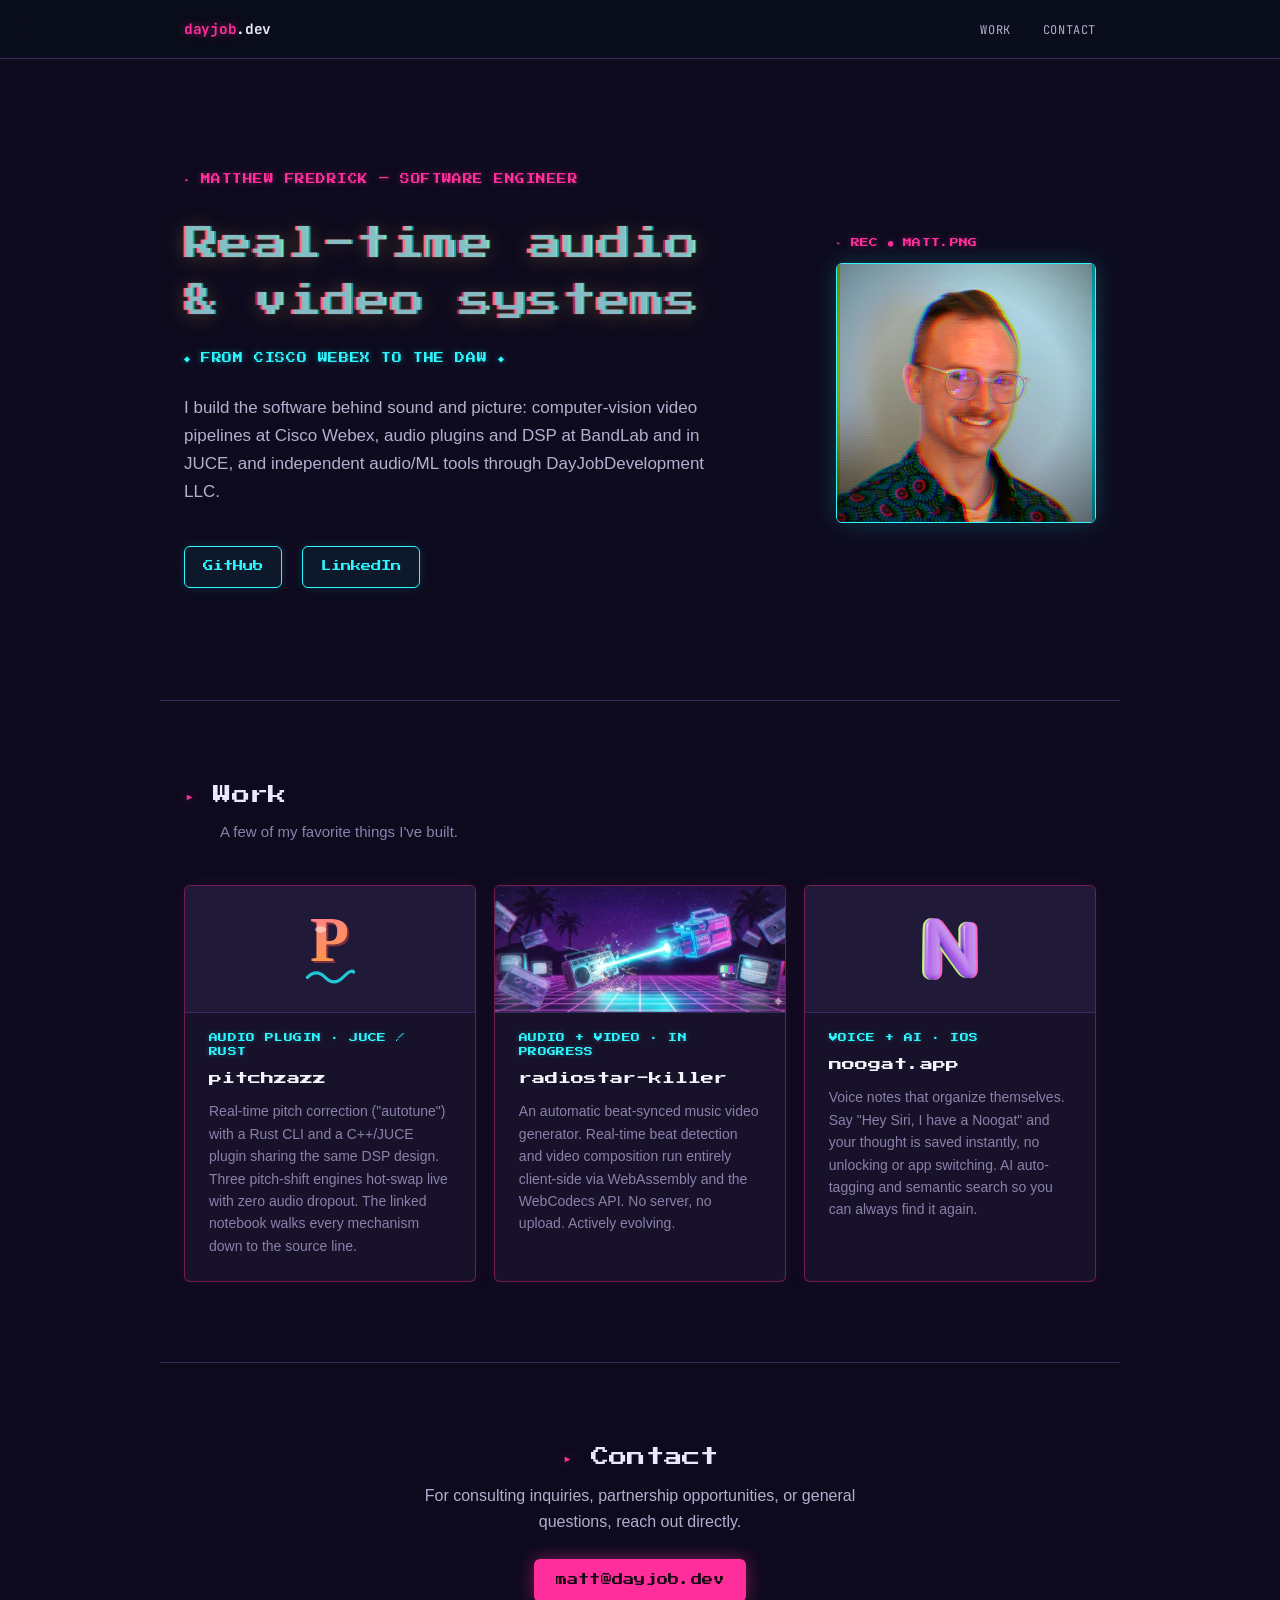
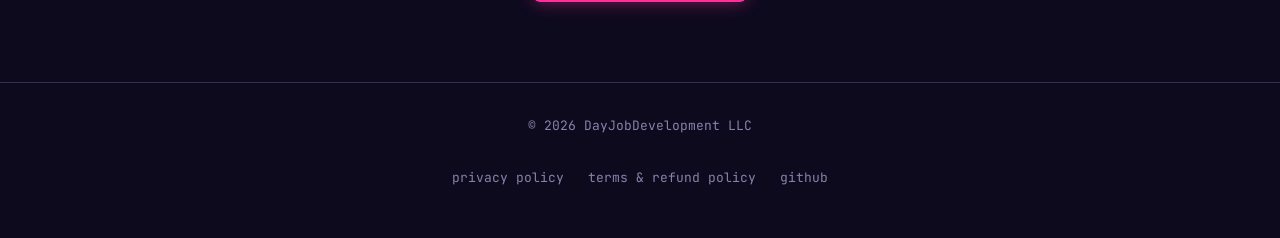
==== index.html @ 71bd9849 "Add profile photo with VHS/CRT treatment, soften title glitch effect - Hero becomes a two-column lay" ====
<!DOCTYPE html>
<html lang="en">

<head>
  <meta charset="UTF-8" />
  <meta name="viewport" content="width=device-width, initial-scale=1.0" />
  <title>Matthew Fredrick — Audio, Video &amp; Real-Time Systems Engineer</title>
  <meta name="description"
    content="Software engineer specializing in real-time audio and video systems — from Cisco Webex's video pipelines to JUCE audio plugins and independent DSP/ML projects. Consulting through DayJobDevelopment LLC." />
  <link rel="preconnect" href="https://fonts.googleapis.com" />
  <link rel="preconnect" href="https://fonts.gstatic.com" crossorigin />
  <link href="https://fonts.googleapis.com/css2?family=JetBrains+Mono:wght@400;500;700&family=Press+Start+2P&display=swap"
    rel="stylesheet" />
  <link rel="stylesheet" href="style.css" />
  <!-- Privacy-friendly analytics by Plausible -->
  <script async src="https://traffic.dayjob.dev/js/pa-0WEEFyMQQ3X8X7swMifAi.js"></script>
  <script>
    window.plausible = window.plausible || function () { (plausible.q = plausible.q || []).push(arguments) }, plausible.init = plausible.init || function (i) { plausible.o = i || {} };
    plausible.init()
  </script>

</head>

<body>

  <svg width="0" height="0" style="position:absolute" aria-hidden="true">
    <filter id="vhsAberration" x="-20%" y="-20%" width="140%" height="140%" color-interpolation-filters="sRGB">
      <feColorMatrix in="SourceGraphic" type="matrix"
        values="1 0 0 0 0  0 0 0 0 0  0 0 0 0 0  0 0 0 1 0" result="r" />
      <feOffset in="r" dx="-3" dy="0" result="rOffset" />
      <feColorMatrix in="SourceGraphic" type="matrix"
        values="0 0 0 0 0  0 1 0 0 0  0 0 0 0 0  0 0 0 1 0" result="g" />
      <feColorMatrix in="SourceGraphic" type="matrix"
        values="0 0 0 0 0  0 0 0 0 0  0 0 1 0 0  0 0 0 1 0" result="b" />
      <feOffset in="b" dx="3" dy="0" result="bOffset" />
      <feBlend in="rOffset" in2="g" mode="screen" result="rg" />
      <feBlend in="rg" in2="bOffset" mode="screen" />
    </filter>
  </svg>

  <header>
    <nav>
      <div class="logo"><span class="accent">dayjob</span>.dev</div>
      <ul>
        <li><a href="#work">work</a></li>
        <li><a href="#contact">contact</a></li>
      </ul>
    </nav>
  </header>

  <main>

    <!-- Hero -->
    <section class="hero">
      <div class="hero-grid">
        <div class="hero-copy">
          <div class="hero-tag">Matthew Fredrick — Software Engineer</div>
          <h1 class="pixel-title">Real-time audio<br />&amp; video systems</h1>
          <div class="hero-sub">◆ FROM CISCO WEBEX TO THE DAW ◆</div>
          <p>I build the software behind sound and picture: computer-vision video pipelines at Cisco Webex, audio plugins
            and DSP at BandLab and in JUCE, and independent audio/ML tools through DayJobDevelopment LLC.</p>
          <div class="hero-actions">
            <a href="https://github.com/mcfredrick" target="_blank" rel="noopener noreferrer" class="btn-ghost">GitHub</a>
            <a href="https://linkedin.com/in/mattcfredrick" target="_blank" rel="noopener noreferrer" class="btn-ghost">LinkedIn</a>
          </div>
        </div>
        <div class="hero-photo">
          <div class="vhs-label">▸ REC ● MATT.PNG</div>
          <div class="vhs-frame">
            <img src="assets/profile.jpg" alt="Matthew Fredrick" />
          </div>
        </div>
      </div>
    </section>

    <!-- Work -->
    <section id="work">
      <h2>Work</h2>
      <p class="section-sub">A few of my favorite things I've built.</p>
      <div class="cards cards-media">
        <div class="card">
          <div class="card-media card-media-pad"><img src="assets/pitchzazz-mark.svg" alt="pitchzazz mark" loading="lazy" /></div>
          <div class="card-label">audio plugin · JUCE / Rust</div>
          <h3><a href="https://mcfredrick.github.io/pitchzazz" target="_blank" rel="noopener noreferrer">pitchzazz</a></h3>
          <p>Real-time pitch correction ("autotune") with a Rust CLI and a C++/JUCE plugin sharing the same DSP design. Three pitch-shift engines hot-swap live with zero audio dropout. The linked notebook walks every mechanism down to the source line.</p>
        </div>
        <div class="card">
          <div class="card-media"><img src="assets/radiostar-banner.jpg" alt="radiostar-killer: a camera firing a laser at a boombox, synthwave style" loading="lazy" /></div>
          <div class="card-label">audio + video · in progress</div>
          <h3><a href="https://radiostar-killer.pages.dev" target="_blank" rel="noopener noreferrer">radiostar-killer</a></h3>
          <p>An automatic beat-synced music video generator. Real-time beat detection and video composition run entirely client-side via WebAssembly and the WebCodecs API. No server, no upload. Actively evolving.</p>
        </div>
        <div class="card">
          <div class="card-media card-media-pad"><img src="assets/noogat-logo.png" alt="noogat logo" loading="lazy" /></div>
          <div class="card-label">voice + AI · iOS</div>
          <h3><a href="https://noogat.app" target="_blank" rel="noopener noreferrer">noogat.app</a></h3>
          <p>Voice notes that organize themselves. Say "Hey Siri, I have a Noogat" and your thought is saved instantly, no unlocking or app switching. AI auto-tagging and semantic search so you can always find it again.</p>
        </div>
      </div>
    </section>

    <!-- Contact -->
    <section id="contact">
      <h2>Contact</h2>
      <p>For consulting inquiries, partnership opportunities, or general questions, reach out directly.</p>
      <a href="mailto:matt@dayjob.dev" class="btn">matt@dayjob.dev</a>
    </section>

  </main>

  <footer>
    <span>© 2026 DayJobDevelopment LLC</span>
    <nav>
      <a href="privacy.html">privacy policy</a>
      <a href="terms.html">terms &amp; refund policy</a>
      <a href="https://github.com/mcfredrick" target="_blank" rel="noopener noreferrer">github</a>
    </nav>
  </footer>

</body>

</html>
---- style.css ----
*, *::before, *::after { box-sizing: border-box; margin: 0; padding: 0; }

html, body { overflow-x: hidden; }

.hero-tag, .hero-sub, .hero p, .card p, .card h3, h2 {
  overflow-wrap: break-word;
  max-width: 100%;
}

:root {
  --bg: #0d0a1e;
  --surface: #171129;
  --surface-2: #201938;
  --border: #3a2b5e;
  --text: #ece7fb;
  --muted: #8a81ab;
  --muted-2: #b6adcf;
  --accent: #ff2e9a;
  --accent-dark: #c91f79;
  --accent-dim: rgba(255, 46, 154, 0.1);
  --accent-2: #2ef6ff;
  --gold: #ffd43d;
  --gold-2: #ff9a3d;
  --radius: 6px;
  --max-w: 960px;
  --mono: "JetBrains Mono", "Fira Code", "Cascadia Code", ui-monospace, "Courier New", monospace;
  --pixel: "Press Start 2P", var(--mono);
}

/* ── CRT scanline overlay ── */
body::before {
  content: "";
  position: fixed;
  inset: 0;
  pointer-events: none;
  z-index: 9999;
  background: repeating-linear-gradient(to bottom,
      rgba(255, 255, 255, 0.025) 0px,
      rgba(255, 255, 255, 0.025) 1px,
      transparent 1px,
      transparent 3px);
  mix-blend-mode: overlay;
}

body {
  font-family: -apple-system, BlinkMacSystemFont, "Segoe UI", Roboto, Helvetica, Arial, sans-serif;
  background: var(--bg);
  color: var(--text);
  line-height: 1.65;
  font-size: 16px;
}

a { color: var(--accent); text-decoration: none; }
a:hover { color: #67e8f9; text-decoration: underline; }

/* ── Nav ── */
header {
  background: rgba(10, 14, 26, 0.85);
  backdrop-filter: blur(12px);
  -webkit-backdrop-filter: blur(12px);
  position: sticky;
  top: 0;
  z-index: 100;
  border-bottom: 1px solid var(--border);
}

nav {
  max-width: var(--max-w);
  margin: 0 auto;
  padding: 0 1.5rem;
  min-height: 58px;
  display: flex;
  align-items: center;
  justify-content: space-between;
  flex-wrap: wrap;
  row-gap: 0.5rem;
}

.logo {
  font-family: var(--mono);
  font-size: 0.9rem;
  font-weight: 700;
  color: var(--text);
  letter-spacing: -0.02em;
}

.logo .accent { color: var(--accent); text-shadow: 0 0 8px rgba(255, 46, 154, 0.5); }

nav ul {
  list-style: none;
  display: flex;
  flex-wrap: wrap;
  gap: 2rem;
  min-width: 0;
}

nav ul a {
  font-size: 0.75rem;
  color: var(--muted-2);
  font-family: var(--mono);
  text-transform: uppercase;
  letter-spacing: 0.05em;
  transition: color 0.15s;
}

nav ul a:hover {
  color: var(--accent);
  text-decoration: none;
}

/* ── Layout ── */
.container {
  max-width: var(--max-w);
  margin: 0 auto;
  padding: 0 1.5rem;
}

section {
  padding: 5rem 1.5rem;
  max-width: var(--max-w);
  margin: 0 auto;
}

h2 {
  font-family: var(--pixel);
  font-size: clamp(0.95rem, 2vw, 1.15rem);
  font-weight: 400;
  letter-spacing: 0.01em;
  line-height: 1.6;
  margin-bottom: 0.625rem;
}

h2::before {
  content: "▸ ";
  color: var(--accent);
  text-shadow: 0 0 8px rgba(255, 46, 154, 0.5);
}

.section-sub {
  color: var(--muted);
  margin-bottom: 2.5rem;
  font-size: 0.9375rem;
  padding-left: 2.25rem; /* align under h2 text after "// " */
}

/* ── Hero ── */
.hero {
  padding-top: 7rem;
  padding-bottom: 7rem;
  border-bottom: 1px solid var(--border);
}

.hero-grid {
  display: flex;
  align-items: center;
  gap: 3.5rem;
}

.hero-copy {
  flex: 1 1 480px;
  min-width: 0;
}

.hero-photo {
  flex: 0 0 260px;
  width: 260px;
}

.vhs-label {
  font-family: var(--pixel);
  font-size: 0.55rem;
  color: var(--accent);
  letter-spacing: 0.04em;
  margin-bottom: 0.75rem;
  text-shadow: 0 0 6px rgba(255, 46, 154, 0.45);
}

.vhs-frame {
  position: relative;
  aspect-ratio: 1 / 1;
  border: 1px solid var(--accent-2);
  border-radius: var(--radius);
  overflow: hidden;
  box-shadow: 0 0 24px rgba(46, 246, 255, 0.2);
}

.vhs-frame img {
  width: 100%;
  height: 100%;
  object-fit: cover;
  display: block;
  filter: url(#vhsAberration) contrast(1.08) saturate(1.15);
}

.vhs-frame::before {
  content: "";
  position: absolute;
  inset: 0;
  pointer-events: none;
  background: repeating-linear-gradient(to bottom,
      rgba(0, 0, 0, 0.3) 0px,
      rgba(0, 0, 0, 0.3) 1px,
      transparent 1px,
      transparent 3px);
  mix-blend-mode: overlay;
}

.vhs-frame::after {
  content: "";
  position: absolute;
  inset: 0;
  pointer-events: none;
  background: radial-gradient(ellipse at center, transparent 55%, rgba(0, 0, 0, 0.45) 100%);
}

@media (max-width: 760px) {
  .hero-grid {
    flex-direction: column;
    align-items: flex-start;
    gap: 2rem;
  }

  .hero-photo {
    width: 200px;
    flex: 0 0 auto;
  }
}

.hero-tag {
  font-family: var(--pixel);
  font-size: 0.6rem;
  color: var(--accent);
  letter-spacing: 0.05em;
  text-transform: uppercase;
  margin-bottom: 1.75rem;
  line-height: 1.8;
  text-shadow: 0 0 6px rgba(255, 46, 154, 0.45);
}

.hero-tag::before {
  content: "▸ ";
  color: var(--accent);
}

.hero h1.pixel-title {
  font-family: var(--pixel);
  font-size: clamp(1.05rem, 4.6vw, 2.15rem);
  font-weight: 400;
  letter-spacing: 0.01em;
  line-height: 1.65;
  max-width: 700px;
  overflow-wrap: break-word;
  margin-bottom: 1.25rem;
  background: linear-gradient(180deg, var(--gold) 0%, var(--gold-2) 100%);
  -webkit-background-clip: text;
  background-clip: text;
  color: transparent;
  text-shadow:
    1.5px 0 1px rgba(46, 246, 255, 0.6),
    -1.5px 0 1px rgba(255, 46, 154, 0.6),
    0 2px 20px rgba(255, 212, 61, 0.25);
}

.hero-sub {
  font-family: var(--pixel);
  font-size: 0.62rem;
  color: var(--accent-2);
  letter-spacing: 0.06em;
  margin-bottom: 1.75rem;
  text-shadow: 0 0 6px rgba(46, 246, 255, 0.4);
}

.hero p {
  font-size: 1.0625rem;
  color: var(--muted-2);
  max-width: 540px;
  margin-bottom: 2.5rem;
}

.btn {
  display: inline-block;
  background: var(--accent);
  color: #180a15;
  padding: 0.75rem 1.375rem;
  border-radius: var(--radius);
  font-weight: 400;
  font-size: 0.7rem;
  font-family: var(--pixel);
  letter-spacing: 0.02em;
  box-shadow: 0 0 18px rgba(255, 46, 154, 0.45);
  transition: background 0.15s, transform 0.1s, box-shadow 0.15s;
}

.btn:hover {
  background: #ff5cb3;
  color: #180a15;
  text-decoration: none;
  transform: translateY(-1px);
  box-shadow: 0 0 26px rgba(255, 46, 154, 0.65);
}

.hero-actions {
  display: flex;
  align-items: center;
  gap: 1.25rem;
  flex-wrap: wrap;
}

.btn-ghost {
  font-family: var(--pixel);
  font-size: 0.65rem;
  color: var(--accent-2);
  background: rgba(46, 246, 255, 0.06);
  border: 1px solid var(--accent-2);
  padding: 0.6875rem 1.125rem;
  border-radius: var(--radius);
  box-shadow: 0 0 10px rgba(46, 246, 255, 0.15);
  transition: background 0.15s, box-shadow 0.15s, transform 0.1s;
}

.btn-ghost:hover {
  color: var(--accent-2);
  background: rgba(46, 246, 255, 0.14);
  box-shadow: 0 0 18px rgba(46, 246, 255, 0.35);
  text-decoration: none;
  transform: translateY(-1px);
}

/* ── Cards ── */
.cards {
  display: grid;
  grid-template-columns: repeat(auto-fill, minmax(260px, 1fr));
  gap: 1.1rem;
  margin-top: 2rem;
}

.card {
  background: var(--surface);
  border: 1px solid rgba(255, 46, 154, 0.4);
  border-radius: var(--radius);
  overflow: hidden;
  padding: 1.5rem;
  box-shadow: 0 0 16px rgba(255, 46, 154, 0.08);
  transition: background 0.15s, box-shadow 0.15s, transform 0.15s;
}

.card:hover {
  background: var(--surface-2);
  box-shadow: 0 0 26px rgba(255, 46, 154, 0.22);
  transform: translateY(-2px);
}

.card-label {
  font-family: var(--pixel);
  font-size: 0.55rem;
  text-transform: uppercase;
  letter-spacing: 0.04em;
  line-height: 1.6;
  color: var(--accent-2);
  margin-bottom: 0.625rem;
  text-shadow: 0 0 5px rgba(46, 246, 255, 0.35);
}

.card h3 {
  font-family: var(--pixel);
  font-size: 0.82rem;
  font-weight: 400;
  line-height: 1.5;
  margin-bottom: 0.75rem;
  color: #f5f1ff;
}

.card h3 a {
  color: #f1f5f9;
}

.card h3 a:hover {
  color: var(--accent);
  text-decoration: none;
}

.card p {
  font-size: 0.875rem;
  color: var(--muted);
  line-height: 1.6;
}

/* ── Cards with media (Work section) ── */
.cards-media .card {
  display: flex;
  flex-direction: column;
}

.card-media {
  margin: -1.5rem -1.5rem 1.125rem;
  width: calc(100% + 3rem);
  aspect-ratio: 16 / 7;
  overflow: hidden;
  background: var(--surface-2);
  border-bottom: 1px solid var(--border);
}

.card-media img {
  width: 100%;
  height: 100%;
  object-fit: cover;
  object-position: center;
  display: block;
}

.card-media-pad {
  display: flex;
  align-items: center;
  justify-content: center;
  padding: 1.5rem;
}

.card-media-pad img {
  width: auto;
  height: 100%;
  max-width: 55%;
  object-fit: contain;
}

/* ── Contact ── */
#contact {
  border-top: 1px solid var(--border);
  text-align: center;
}

#contact p {
  color: var(--muted-2);
  margin-bottom: 1.5rem;
  max-width: 460px;
  margin-left: auto;
  margin-right: auto;
}

/* ── Footer ── */
footer {
  border-top: 1px solid var(--border);
  padding: 2rem 1.5rem;
  font-size: 0.8125rem;
  font-family: var(--mono);
  color: var(--muted);
  display: flex;
  flex-direction: column;
  align-items: center;
  gap: 0.75rem;
  text-align: center;
}

footer nav {
  display: flex;
  gap: 1.5rem;
}

footer nav a {
  color: var(--muted);
}

footer nav a:hover {
  color: var(--accent);
  text-decoration: none;
}

/* ── Policy pages ── */
.policy-wrap {
  max-width: 720px;
  margin: 0 auto;
  padding: 4rem 1.5rem 6rem;
}

.policy-wrap .back-link {
  display: inline-flex;
  align-items: center;
  gap: 0.4rem;
  color: var(--muted);
  font-size: 0.8125rem;
  font-family: var(--mono);
  margin-bottom: 2.5rem;
}

.policy-wrap .back-link:hover { color: var(--accent); text-decoration: none; }

.policy-wrap h1 {
  font-size: 2rem;
  font-weight: 800;
  letter-spacing: -0.02em;
  margin-bottom: 0.5rem;
  color: #f1f5f9;
}

.policy-wrap .effective {
  font-family: var(--mono);
  color: var(--muted);
  font-size: 0.8125rem;
  margin-bottom: 3rem;
}

.policy-wrap h2 {
  font-size: 1.0625rem;
  margin-top: 2.5rem;
  margin-bottom: 0.625rem;
  color: #f1f5f9;
}

.policy-wrap h2::before { display: none; }

.policy-wrap p, .policy-wrap li {
  color: var(--muted-2);
  margin-bottom: 0.75rem;
  font-size: 0.9375rem;
}

.policy-wrap ul {
  padding-left: 1.25rem;
  margin-bottom: 0.75rem;
}

.policy-wrap a { color: var(--accent); }

/* ── Responsive ── */
@media (max-width: 600px) {
  .logo { font-size: 0.78rem; }
  nav ul { gap: 0.85rem; }
  nav ul a { font-size: 0.6rem; letter-spacing: 0.02em; }
  .hero { padding-top: 4.5rem; padding-bottom: 4.5rem; }
  .cards { grid-template-columns: 1fr; }
  section { padding: 3.5rem 1.25rem; }
}
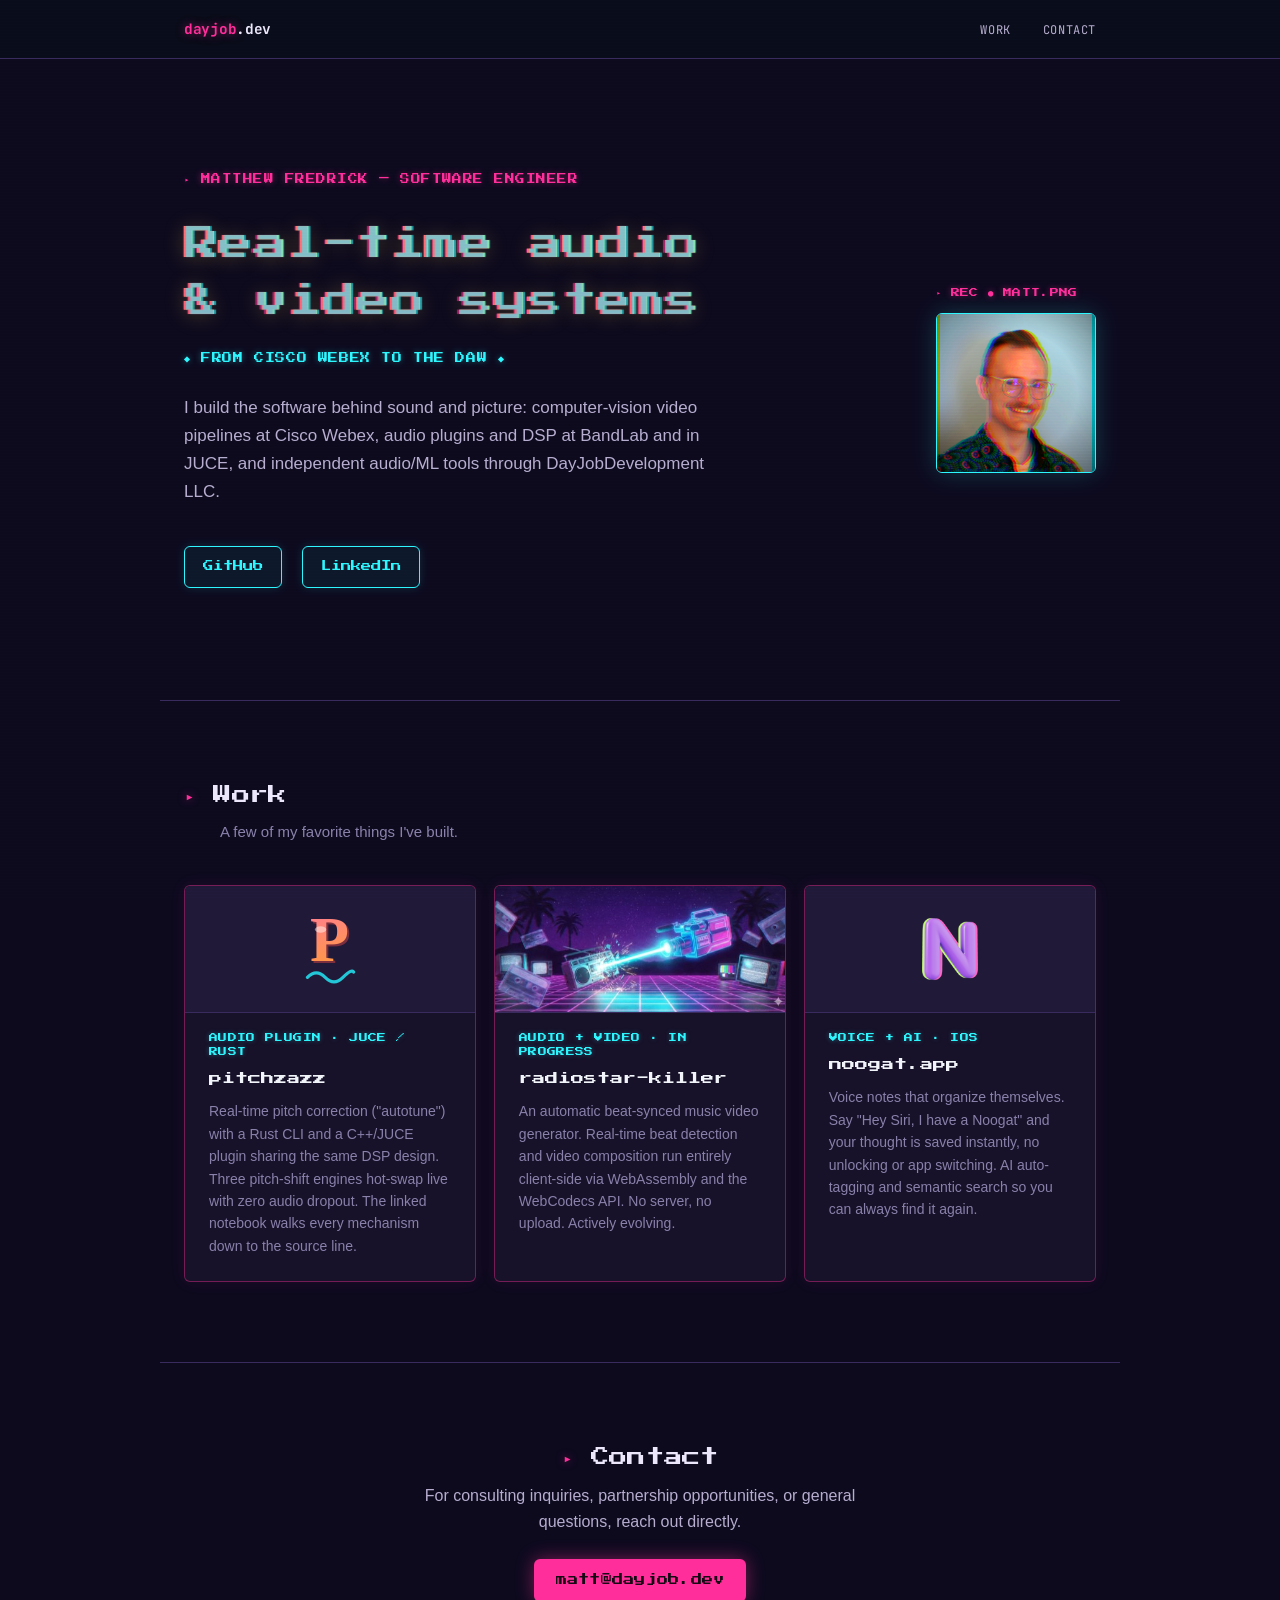
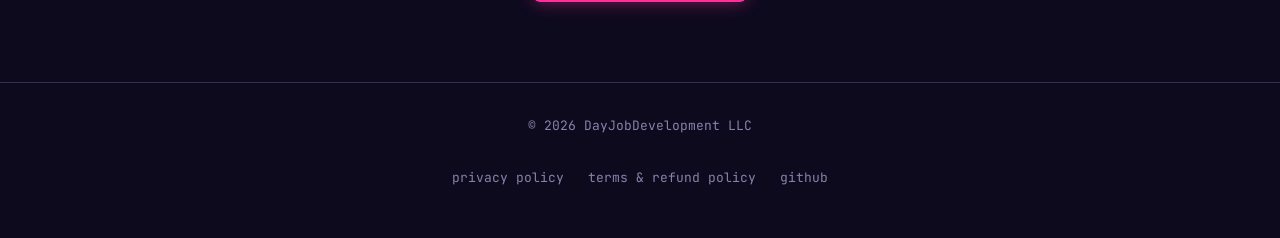
==== commit fb25a343: "Point radiostar-killer link at its new custom domain radiostar-killer.dayjob.dev replaces the old ra" ====
--- a/index.html
+++ b/index.html
@@ -87,7 +87,7 @@
         <div class="card">
           <div class="card-media"><img src="assets/radiostar-banner.jpg" alt="radiostar-killer: a camera firing a laser at a boombox, synthwave style" loading="lazy" /></div>
           <div class="card-label">audio + video · in progress</div>
-          <h3><a href="https://radiostar-killer.pages.dev" target="_blank" rel="noopener noreferrer">radiostar-killer</a></h3>
+          <h3><a href="https://radiostar-killer.dayjob.dev" target="_blank" rel="noopener noreferrer">radiostar-killer</a></h3>
           <p>An automatic beat-synced music video generator. Real-time beat detection and video composition run entirely client-side via WebAssembly and the WebCodecs API. No server, no upload. Actively evolving.</p>
         </div>
         <div class="card">
--- a/style.css
+++ b/style.css
@@ -162,8 +162,8 @@
 }
 
 .hero-photo {
-  flex: 0 0 260px;
-  width: 260px;
+  flex: 0 0 160px;
+  width: 160px;
 }
 
 .vhs-label {
@@ -221,7 +221,7 @@
   }
 
   .hero-photo {
-    width: 200px;
+    width: 130px;
     flex: 0 0 auto;
   }
 }
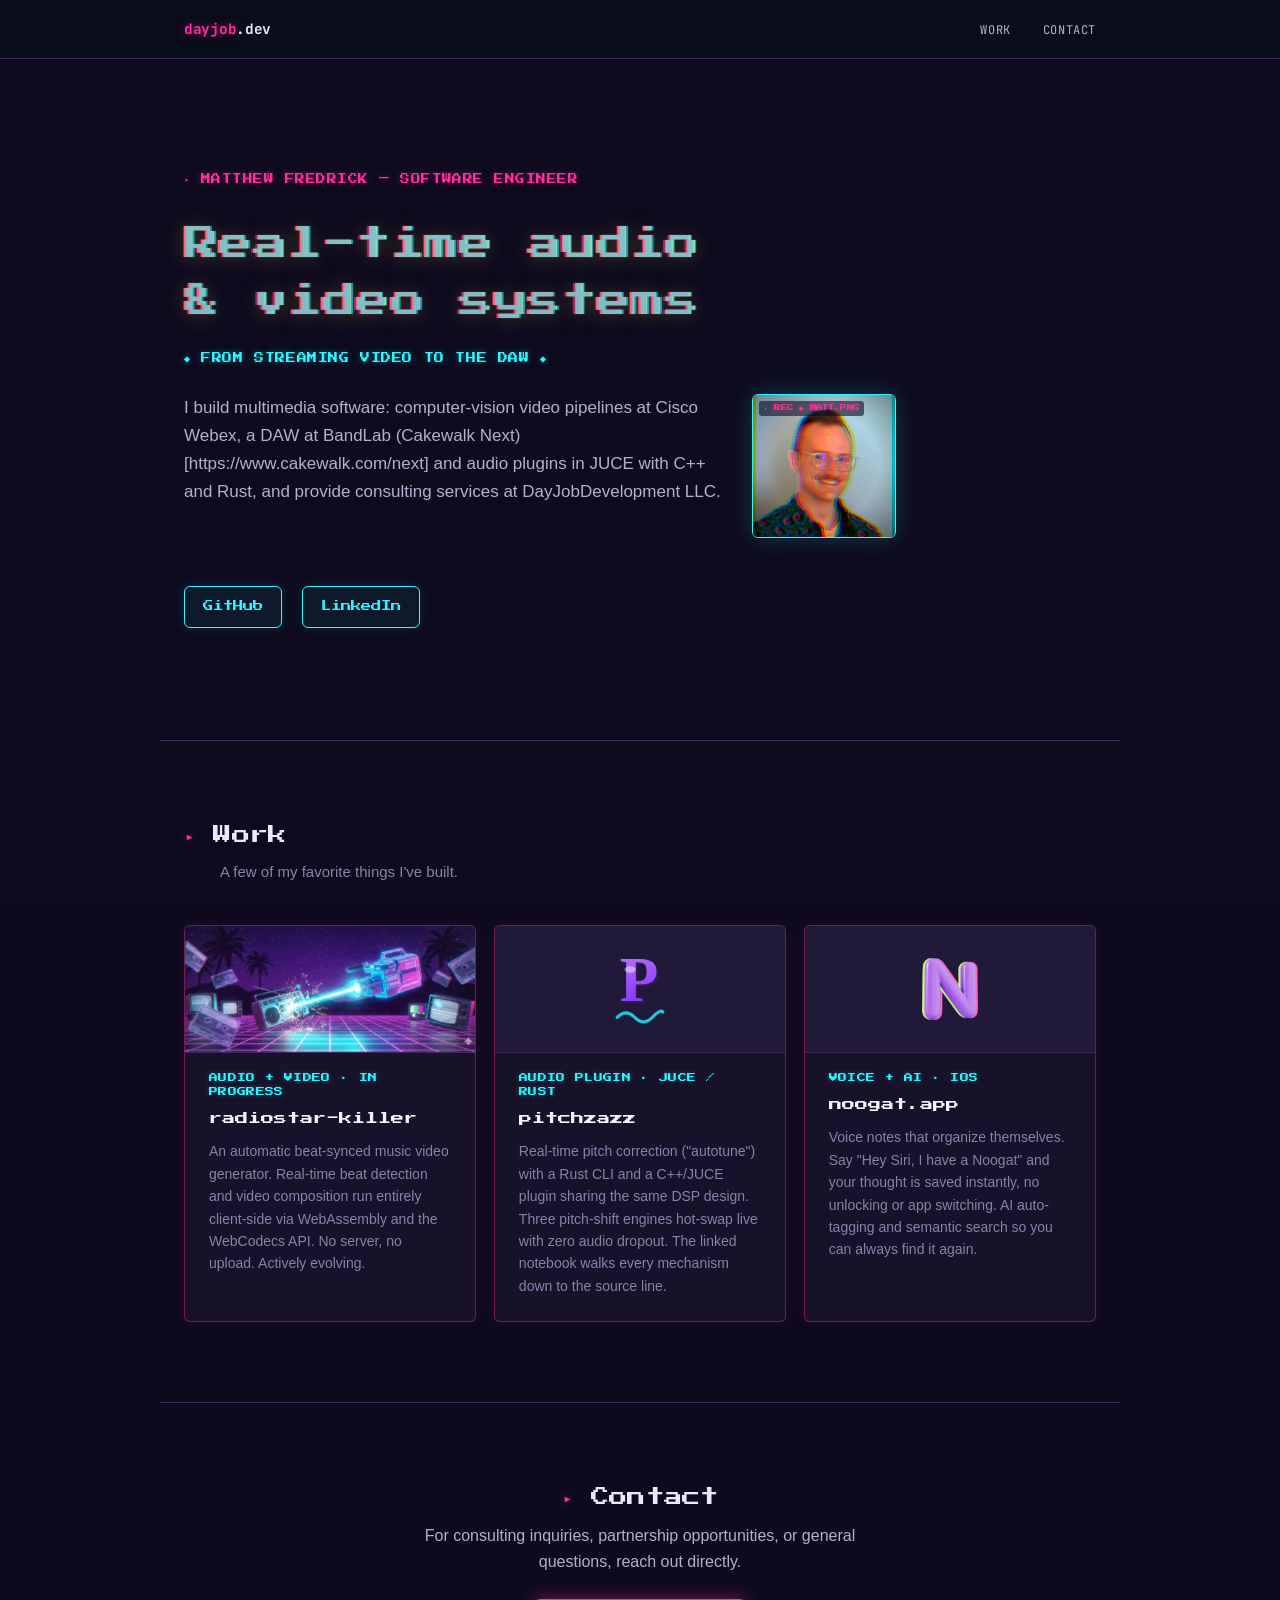
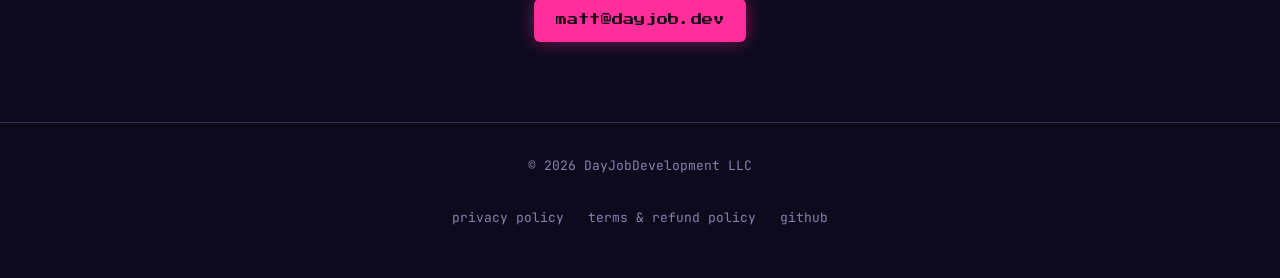
==== commit 85f498a7: "Swap Work card order, purple pitchzazz mark, rework hero photo layout - radiostar-killer now leads t" ====
--- a/index.html
+++ b/index.html
@@ -52,23 +52,22 @@
 
     <!-- Hero -->
     <section class="hero">
-      <div class="hero-grid">
-        <div class="hero-copy">
-          <div class="hero-tag">Matthew Fredrick — Software Engineer</div>
-          <h1 class="pixel-title">Real-time audio<br />&amp; video systems</h1>
-          <div class="hero-sub">◆ FROM CISCO WEBEX TO THE DAW ◆</div>
-          <p>I build the software behind sound and picture: computer-vision video pipelines at Cisco Webex, audio plugins
-            and DSP at BandLab and in JUCE, and independent audio/ML tools through DayJobDevelopment LLC.</p>
-          <div class="hero-actions">
-            <a href="https://github.com/mcfredrick" target="_blank" rel="noopener noreferrer" class="btn-ghost">GitHub</a>
-            <a href="https://linkedin.com/in/mattcfredrick" target="_blank" rel="noopener noreferrer" class="btn-ghost">LinkedIn</a>
+      <div class="hero-copy">
+        <div class="hero-tag">Matthew Fredrick — Software Engineer</div>
+        <h1 class="pixel-title">Real-time audio<br />&amp; video systems</h1>
+        <div class="hero-sub">◆ FROM STREAMING VIDEO TO THE DAW ◆</div>
+        <div class="hero-para-row">
+          <p>I build multimedia software: computer-vision video pipelines at Cisco Webex, a DAW at BandLab (Cakewalk Next)[https://www.cakewalk.com/next] and audio plugins in JUCE with C++ and Rust, and provide consulting services at DayJobDevelopment LLC.</p>
+          <div class="hero-photo">
+            <div class="vhs-frame">
+              <div class="vhs-label">▸ REC ● MATT.PNG</div>
+              <img src="assets/profile.jpg" alt="Matthew Fredrick" />
+            </div>
           </div>
         </div>
-        <div class="hero-photo">
-          <div class="vhs-label">▸ REC ● MATT.PNG</div>
-          <div class="vhs-frame">
-            <img src="assets/profile.jpg" alt="Matthew Fredrick" />
-          </div>
+        <div class="hero-actions">
+          <a href="https://github.com/mcfredrick" target="_blank" rel="noopener noreferrer" class="btn-ghost">GitHub</a>
+          <a href="https://linkedin.com/in/mattcfredrick" target="_blank" rel="noopener noreferrer" class="btn-ghost">LinkedIn</a>
         </div>
       </div>
     </section>
@@ -79,16 +78,16 @@
       <p class="section-sub">A few of my favorite things I've built.</p>
       <div class="cards cards-media">
         <div class="card">
+          <div class="card-media"><img src="assets/radiostar-banner.jpg" alt="radiostar-killer: a camera firing a laser at a boombox, synthwave style" loading="lazy" /></div>
+          <div class="card-label">audio + video · in progress</div>
+          <h3><a href="https://radiostar-killer.dayjob.dev" target="_blank" rel="noopener noreferrer">radiostar-killer</a></h3>
+          <p>An automatic beat-synced music video generator. Real-time beat detection and video composition run entirely client-side via WebAssembly and the WebCodecs API. No server, no upload. Actively evolving.</p>
+        </div>
+        <div class="card">
           <div class="card-media card-media-pad"><img src="assets/pitchzazz-mark.svg" alt="pitchzazz mark" loading="lazy" /></div>
           <div class="card-label">audio plugin · JUCE / Rust</div>
           <h3><a href="https://mcfredrick.github.io/pitchzazz" target="_blank" rel="noopener noreferrer">pitchzazz</a></h3>
           <p>Real-time pitch correction ("autotune") with a Rust CLI and a C++/JUCE plugin sharing the same DSP design. Three pitch-shift engines hot-swap live with zero audio dropout. The linked notebook walks every mechanism down to the source line.</p>
-        </div>
-        <div class="card">
-          <div class="card-media"><img src="assets/radiostar-banner.jpg" alt="radiostar-killer: a camera firing a laser at a boombox, synthwave style" loading="lazy" /></div>
-          <div class="card-label">audio + video · in progress</div>
-          <h3><a href="https://radiostar-killer.dayjob.dev" target="_blank" rel="noopener noreferrer">radiostar-killer</a></h3>
-          <p>An automatic beat-synced music video generator. Real-time beat detection and video composition run entirely client-side via WebAssembly and the WebCodecs API. No server, no upload. Actively evolving.</p>
         </div>
         <div class="card">
           <div class="card-media card-media-pad"><img src="assets/noogat-logo.png" alt="noogat logo" loading="lazy" /></div>
--- a/style.css
+++ b/style.css
@@ -150,33 +150,42 @@
   border-bottom: 1px solid var(--border);
 }
 
-.hero-grid {
-  display: flex;
-  align-items: center;
-  gap: 3.5rem;
-}
-
-.hero-copy {
-  flex: 1 1 480px;
+.hero-para-row {
+  display: flex;
+  align-items: flex-start;
+  gap: 1.75rem;
+  margin-bottom: 2.5rem;
+}
+
+.hero-para-row p {
+  flex: 1 1 auto;
   min-width: 0;
+  margin-bottom: 0;
 }
 
 .hero-photo {
-  flex: 0 0 160px;
-  width: 160px;
+  flex: 0 0 auto;
 }
 
 .vhs-label {
-  font-family: var(--pixel);
-  font-size: 0.55rem;
-  color: var(--accent);
-  letter-spacing: 0.04em;
-  margin-bottom: 0.75rem;
-  text-shadow: 0 0 6px rgba(255, 46, 154, 0.45);
+  position: absolute;
+  top: 6px;
+  left: 6px;
+  z-index: 2;
+  background: rgba(13, 10, 30, 0.6);
+  padding: 2px 5px;
+  border-radius: 3px;
+  font-family: var(--pixel);
+  font-size: 0.4rem;
+  color: var(--accent);
+  letter-spacing: 0.03em;
+  text-shadow: 0 0 5px rgba(255, 46, 154, 0.5);
 }
 
 .vhs-frame {
   position: relative;
+  height: 9rem;
+  width: auto;
   aspect-ratio: 1 / 1;
   border: 1px solid var(--accent-2);
   border-radius: var(--radius);
@@ -214,15 +223,18 @@
 }
 
 @media (max-width: 760px) {
-  .hero-grid {
-    flex-direction: column;
-    align-items: flex-start;
-    gap: 2rem;
+  .hero-para-row {
+    flex-direction: column-reverse;
+    gap: 1rem;
   }
 
   .hero-photo {
-    width: 130px;
-    flex: 0 0 auto;
+    width: 100%;
+  }
+
+  .vhs-frame {
+    width: 100%;
+    height: auto;
   }
 }
 
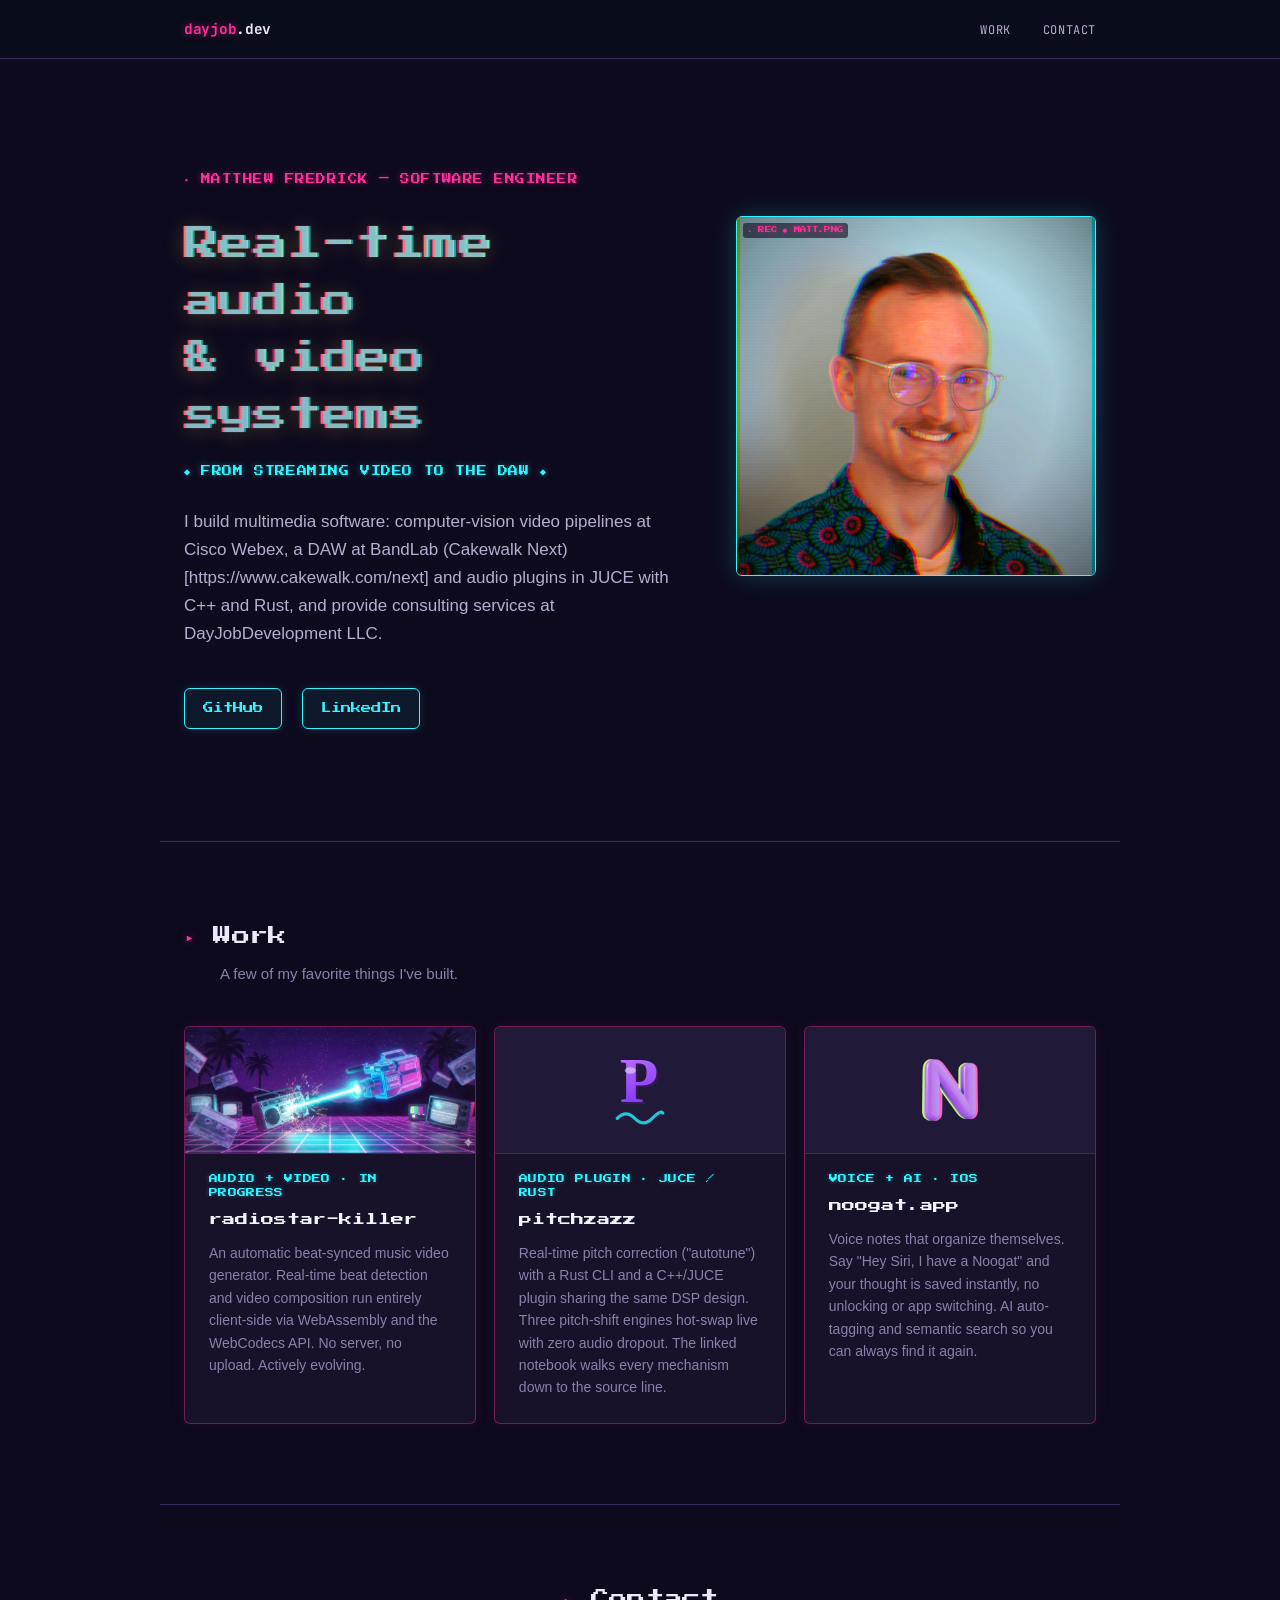
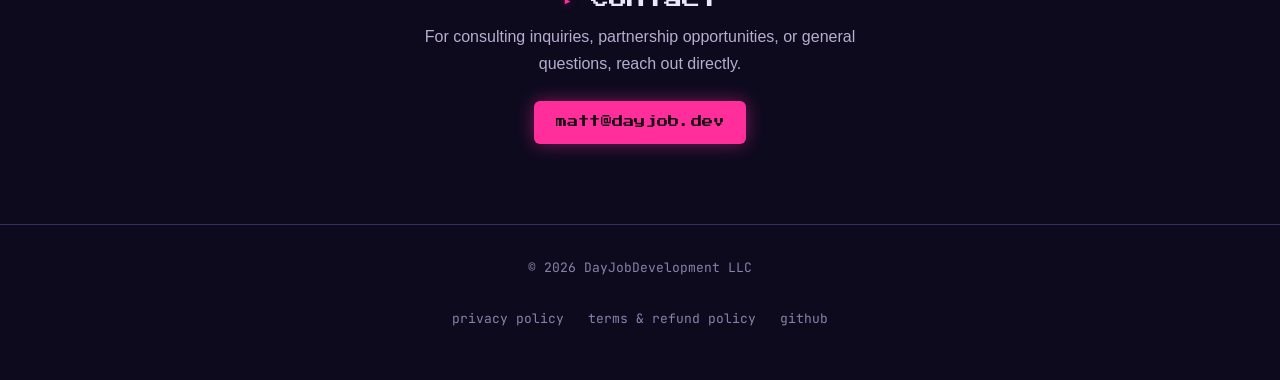
==== commit 7cf8e9ce: "Rework hero photo sizing with CSS Grid, add cache-busting to style.css - Replace the flex-based hero" ====
--- a/index.html
+++ b/index.html
@@ -11,7 +11,7 @@
   <link rel="preconnect" href="https://fonts.gstatic.com" crossorigin />
   <link href="https://fonts.googleapis.com/css2?family=JetBrains+Mono:wght@400;500;700&family=Press+Start+2P&display=swap"
     rel="stylesheet" />
-  <link rel="stylesheet" href="style.css" />
+  <link rel="stylesheet" href="style.css?v=3" />
   <!-- Privacy-friendly analytics by Plausible -->
   <script async src="https://traffic.dayjob.dev/js/pa-0WEEFyMQQ3X8X7swMifAi.js"></script>
   <script>
@@ -56,15 +56,13 @@
         <div class="hero-tag">Matthew Fredrick — Software Engineer</div>
         <h1 class="pixel-title">Real-time audio<br />&amp; video systems</h1>
         <div class="hero-sub">◆ FROM STREAMING VIDEO TO THE DAW ◆</div>
-        <div class="hero-para-row">
-          <p>I build multimedia software: computer-vision video pipelines at Cisco Webex, a DAW at BandLab (Cakewalk Next)[https://www.cakewalk.com/next] and audio plugins in JUCE with C++ and Rust, and provide consulting services at DayJobDevelopment LLC.</p>
-          <div class="hero-photo">
-            <div class="vhs-frame">
-              <div class="vhs-label">▸ REC ● MATT.PNG</div>
-              <img src="assets/profile.jpg" alt="Matthew Fredrick" />
-            </div>
+        <div class="hero-photo">
+          <div class="vhs-frame">
+            <div class="vhs-label">▸ REC ● MATT.PNG</div>
+            <img src="assets/profile.jpg" alt="Matthew Fredrick" />
           </div>
         </div>
+        <p>I build multimedia software: computer-vision video pipelines at Cisco Webex, a DAW at BandLab (Cakewalk Next)[https://www.cakewalk.com/next] and audio plugins in JUCE with C++ and Rust, and provide consulting services at DayJobDevelopment LLC.</p>
         <div class="hero-actions">
           <a href="https://github.com/mcfredrick" target="_blank" rel="noopener noreferrer" class="btn-ghost">GitHub</a>
           <a href="https://linkedin.com/in/mattcfredrick" target="_blank" rel="noopener noreferrer" class="btn-ghost">LinkedIn</a>
--- a/style.css
+++ b/style.css
@@ -150,22 +150,25 @@
   border-bottom: 1px solid var(--border);
 }
 
-.hero-para-row {
-  display: flex;
-  align-items: flex-start;
-  gap: 1.75rem;
-  margin-bottom: 2.5rem;
-}
-
-.hero-para-row p {
-  flex: 1 1 auto;
-  min-width: 0;
-  margin-bottom: 0;
-}
-
-.hero-photo {
-  flex: 0 0 auto;
-}
+.hero-copy {
+  display: grid;
+  grid-template-columns: 1fr 360px;
+  grid-template-areas:
+    "tag     ."
+    "title   photo"
+    "sub     photo"
+    "para    photo"
+    "actions .";
+  column-gap: 3rem;
+  align-items: start;
+}
+
+.hero-tag { grid-area: tag; }
+.hero-copy > h1.pixel-title { grid-area: title; }
+.hero-sub { grid-area: sub; }
+.hero-photo { grid-area: photo; }
+.hero-copy > p { grid-area: para; }
+.hero-actions { grid-area: actions; }
 
 .vhs-label {
   position: absolute;
@@ -184,8 +187,7 @@
 
 .vhs-frame {
   position: relative;
-  height: 9rem;
-  width: auto;
+  width: 100%;
   aspect-ratio: 1 / 1;
   border: 1px solid var(--accent-2);
   border-radius: var(--radius);
@@ -223,18 +225,19 @@
 }
 
 @media (max-width: 760px) {
-  .hero-para-row {
-    flex-direction: column-reverse;
-    gap: 1rem;
+  .hero-copy {
+    grid-template-columns: 1fr;
+    grid-template-areas:
+      "tag"
+      "title"
+      "sub"
+      "photo"
+      "para"
+      "actions";
   }
 
   .hero-photo {
-    width: 100%;
-  }
-
-  .vhs-frame {
-    width: 100%;
-    height: auto;
+    margin-bottom: 1.5rem;
   }
 }
 
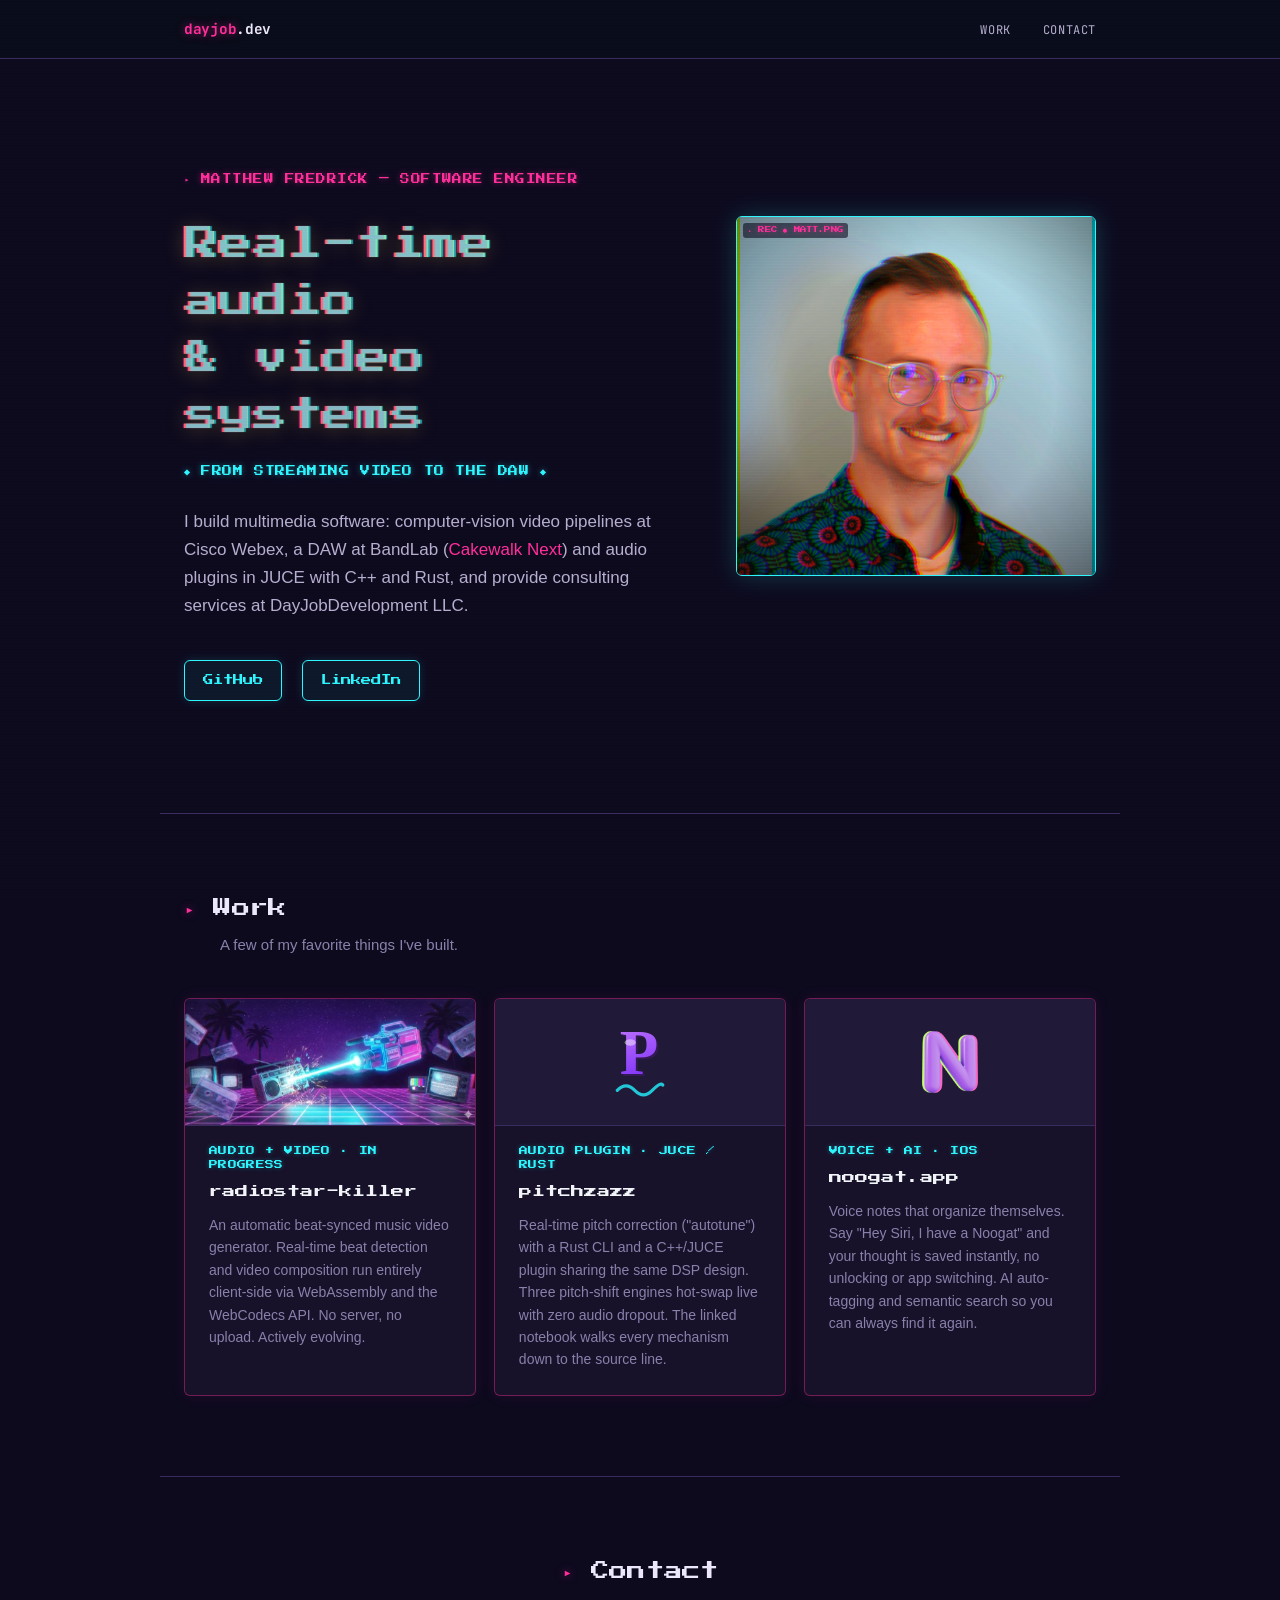
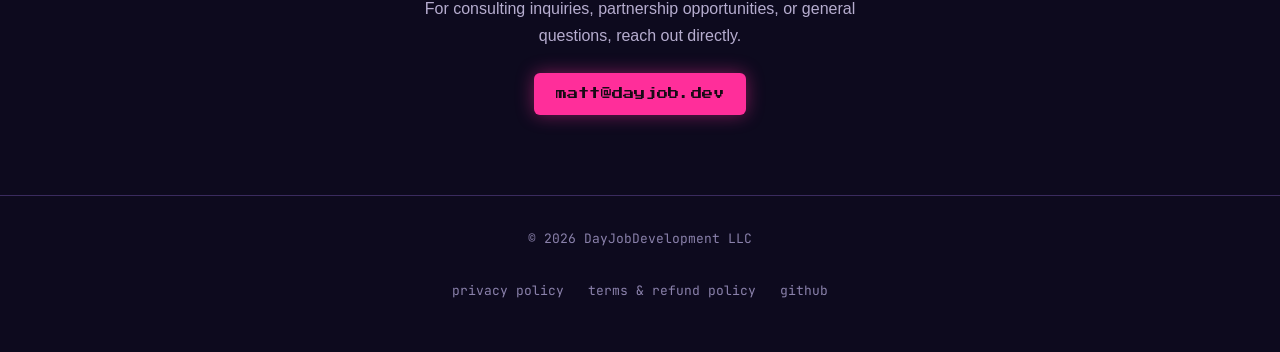
==== commit 3a37e7d6: "Fix Cakewalk Next link markup Was written as markdown link syntax (text)[url] instead of an actual H" ====
--- a/index.html
+++ b/index.html
@@ -62,7 +62,7 @@
             <img src="assets/profile.jpg" alt="Matthew Fredrick" />
           </div>
         </div>
-        <p>I build multimedia software: computer-vision video pipelines at Cisco Webex, a DAW at BandLab (Cakewalk Next)[https://www.cakewalk.com/next] and audio plugins in JUCE with C++ and Rust, and provide consulting services at DayJobDevelopment LLC.</p>
+        <p>I build multimedia software: computer-vision video pipelines at Cisco Webex, a DAW at BandLab (<a href="https://www.cakewalk.com/next" target="_blank" rel="noopener noreferrer">Cakewalk Next</a>) and audio plugins in JUCE with C++ and Rust, and provide consulting services at DayJobDevelopment LLC.</p>
         <div class="hero-actions">
           <a href="https://github.com/mcfredrick" target="_blank" rel="noopener noreferrer" class="btn-ghost">GitHub</a>
           <a href="https://linkedin.com/in/mattcfredrick" target="_blank" rel="noopener noreferrer" class="btn-ghost">LinkedIn</a>
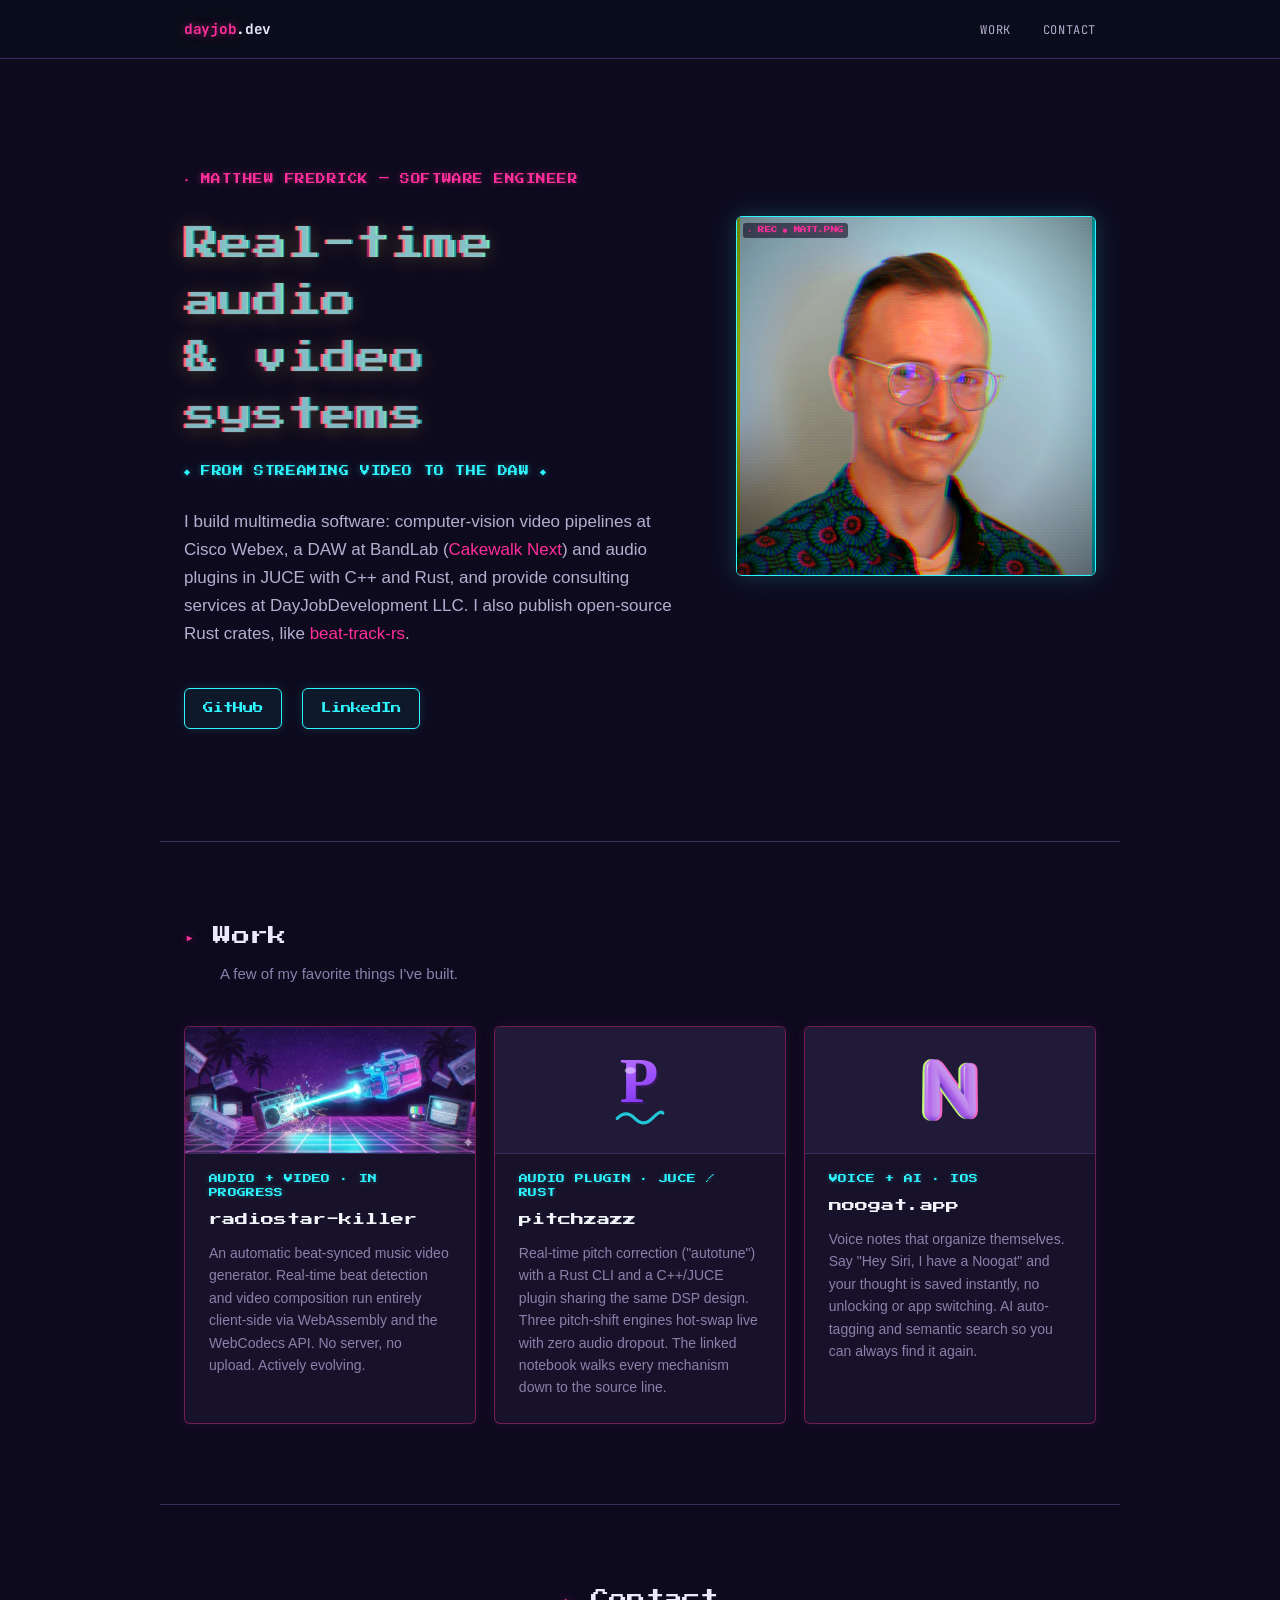
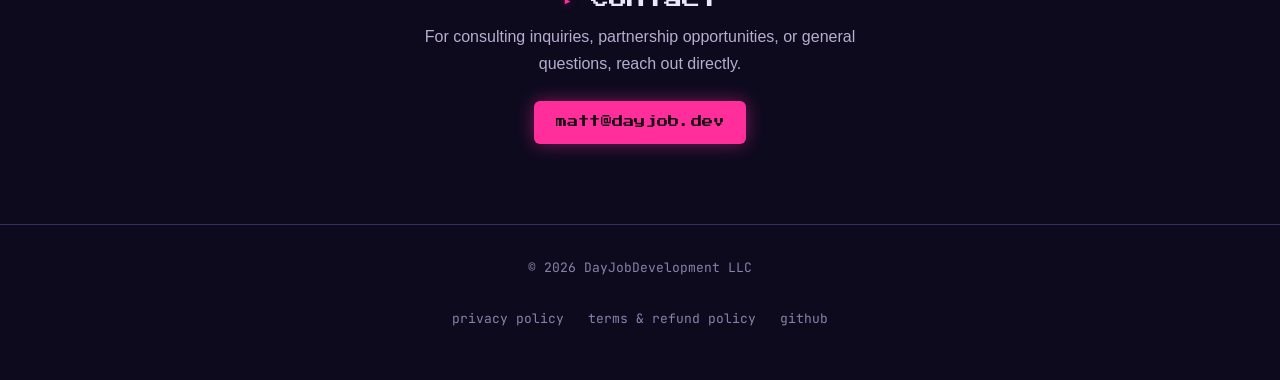
==== commit 24ea2abf: "Link beat-track-rs, the Rust crate published on crates.io Confirmed via the crates.io API this is th" ====
--- a/index.html
+++ b/index.html
@@ -62,7 +62,7 @@
             <img src="assets/profile.jpg" alt="Matthew Fredrick" />
           </div>
         </div>
-        <p>I build multimedia software: computer-vision video pipelines at Cisco Webex, a DAW at BandLab (<a href="https://www.cakewalk.com/next" target="_blank" rel="noopener noreferrer">Cakewalk Next</a>) and audio plugins in JUCE with C++ and Rust, and provide consulting services at DayJobDevelopment LLC.</p>
+        <p>I build multimedia software: computer-vision video pipelines at Cisco Webex, a DAW at BandLab (<a href="https://www.cakewalk.com/next" target="_blank" rel="noopener noreferrer">Cakewalk Next</a>) and audio plugins in JUCE with C++ and Rust, and provide consulting services at DayJobDevelopment LLC. I also publish open-source Rust crates, like <a href="https://crates.io/crates/beat-track-rs" target="_blank" rel="noopener noreferrer">beat-track-rs</a>.</p>
         <div class="hero-actions">
           <a href="https://github.com/mcfredrick" target="_blank" rel="noopener noreferrer" class="btn-ghost">GitHub</a>
           <a href="https://linkedin.com/in/mattcfredrick" target="_blank" rel="noopener noreferrer" class="btn-ghost">LinkedIn</a>
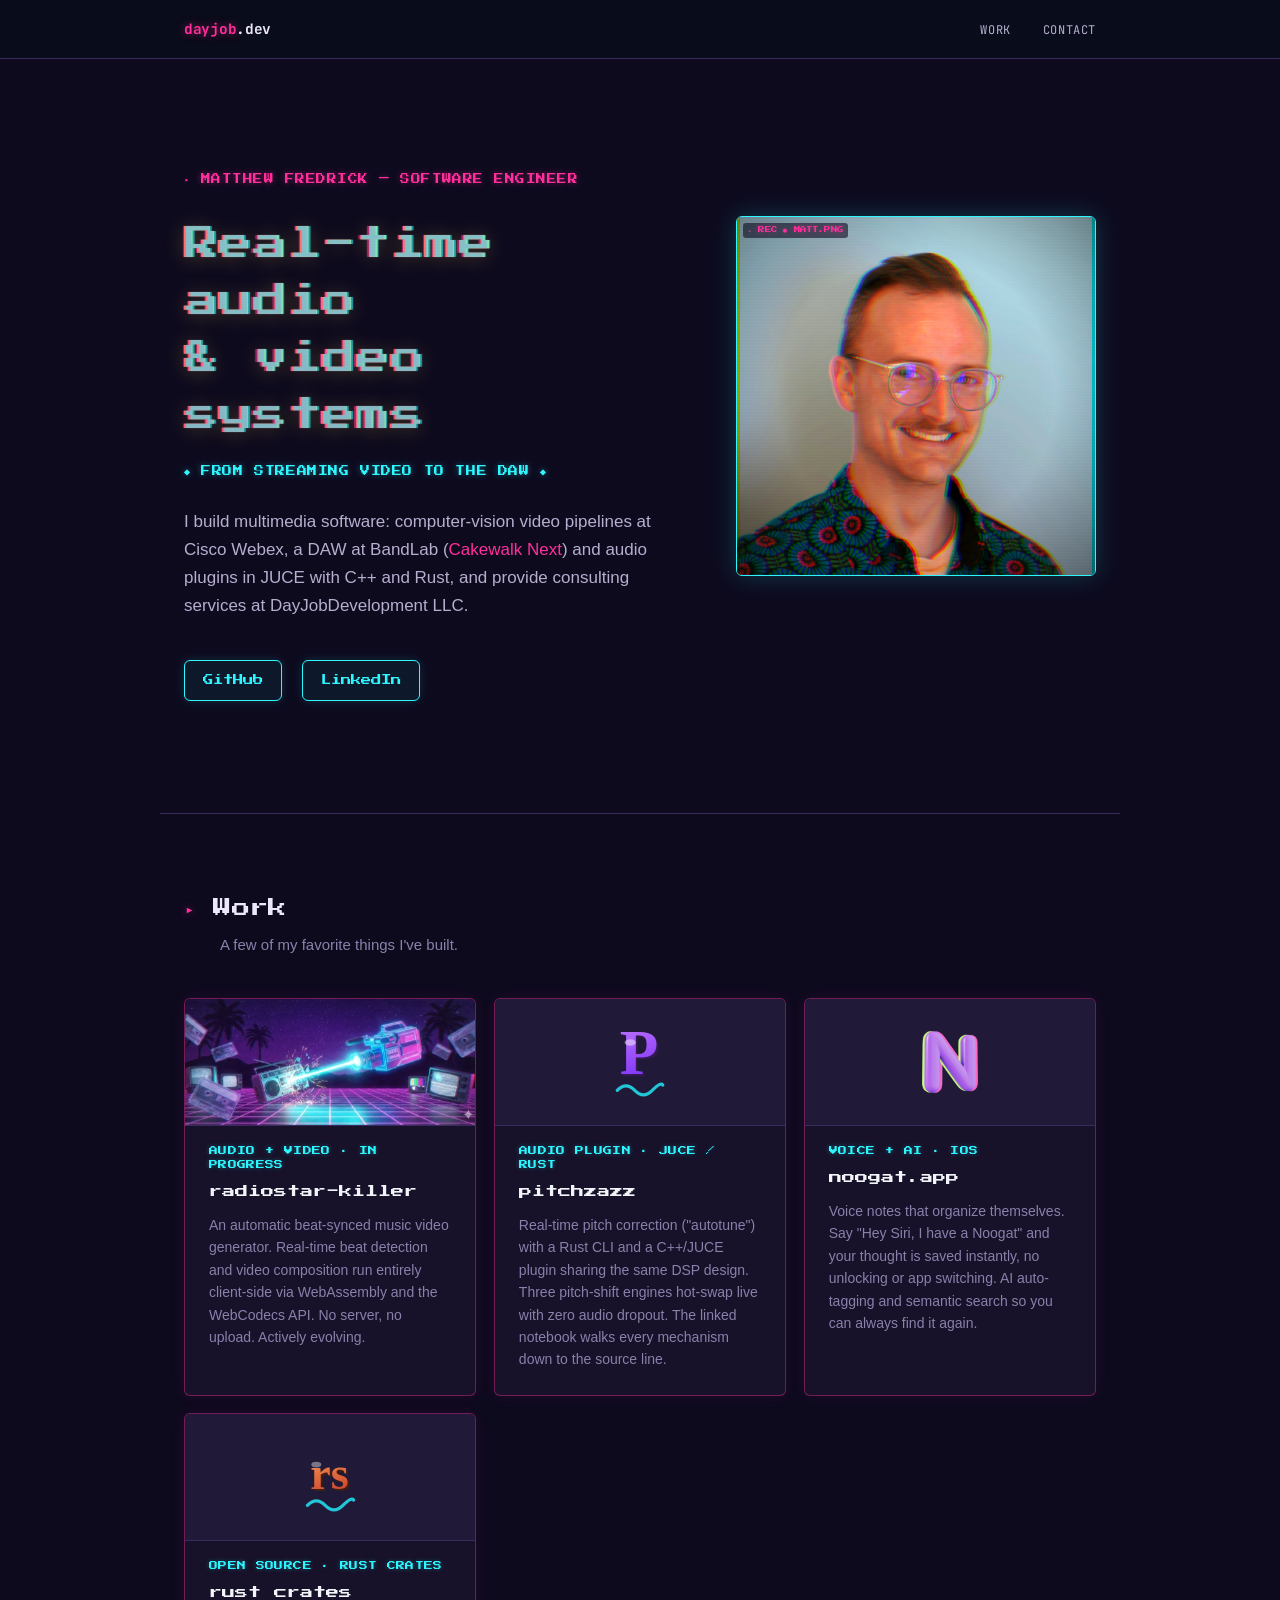
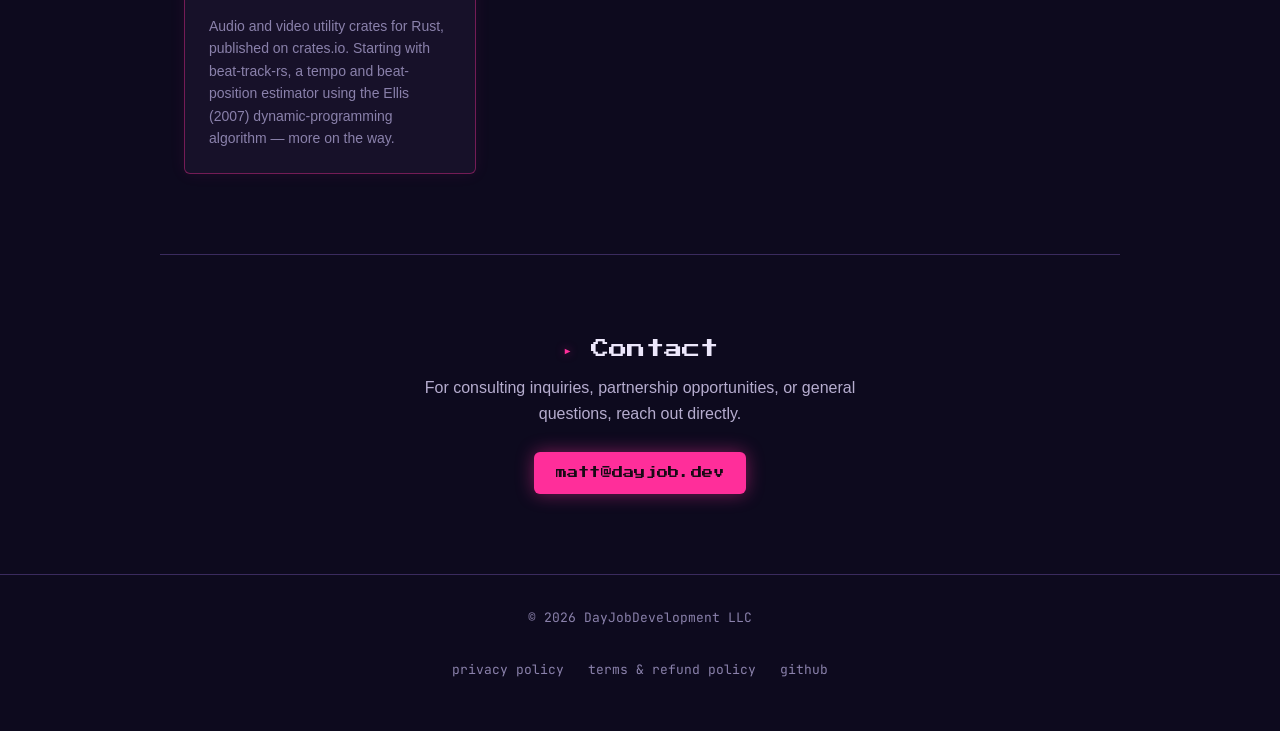
==== commit 5005d90b: "Move open-source Rust crates from hero blurb to its own Work card Fourth card links to crates.io/use" ====
--- a/index.html
+++ b/index.html
@@ -62,7 +62,7 @@
             <img src="assets/profile.jpg" alt="Matthew Fredrick" />
           </div>
         </div>
-        <p>I build multimedia software: computer-vision video pipelines at Cisco Webex, a DAW at BandLab (<a href="https://www.cakewalk.com/next" target="_blank" rel="noopener noreferrer">Cakewalk Next</a>) and audio plugins in JUCE with C++ and Rust, and provide consulting services at DayJobDevelopment LLC. I also publish open-source Rust crates, like <a href="https://crates.io/crates/beat-track-rs" target="_blank" rel="noopener noreferrer">beat-track-rs</a>.</p>
+        <p>I build multimedia software: computer-vision video pipelines at Cisco Webex, a DAW at BandLab (<a href="https://www.cakewalk.com/next" target="_blank" rel="noopener noreferrer">Cakewalk Next</a>) and audio plugins in JUCE with C++ and Rust, and provide consulting services at DayJobDevelopment LLC.</p>
         <div class="hero-actions">
           <a href="https://github.com/mcfredrick" target="_blank" rel="noopener noreferrer" class="btn-ghost">GitHub</a>
           <a href="https://linkedin.com/in/mattcfredrick" target="_blank" rel="noopener noreferrer" class="btn-ghost">LinkedIn</a>
@@ -93,6 +93,12 @@
           <h3><a href="https://noogat.app" target="_blank" rel="noopener noreferrer">noogat.app</a></h3>
           <p>Voice notes that organize themselves. Say "Hey Siri, I have a Noogat" and your thought is saved instantly, no unlocking or app switching. AI auto-tagging and semantic search so you can always find it again.</p>
         </div>
+        <div class="card">
+          <div class="card-media card-media-pad"><img src="assets/opensource-mark.svg" alt="open source crates mark" loading="lazy" /></div>
+          <div class="card-label">open source · Rust crates</div>
+          <h3><a href="https://crates.io/users/mcfredrick" target="_blank" rel="noopener noreferrer">rust crates</a></h3>
+          <p>Audio and video utility crates for Rust, published on crates.io. Starting with beat-track-rs, a tempo and beat-position estimator using the Ellis (2007) dynamic-programming algorithm — more on the way.</p>
+        </div>
       </div>
     </section>
 
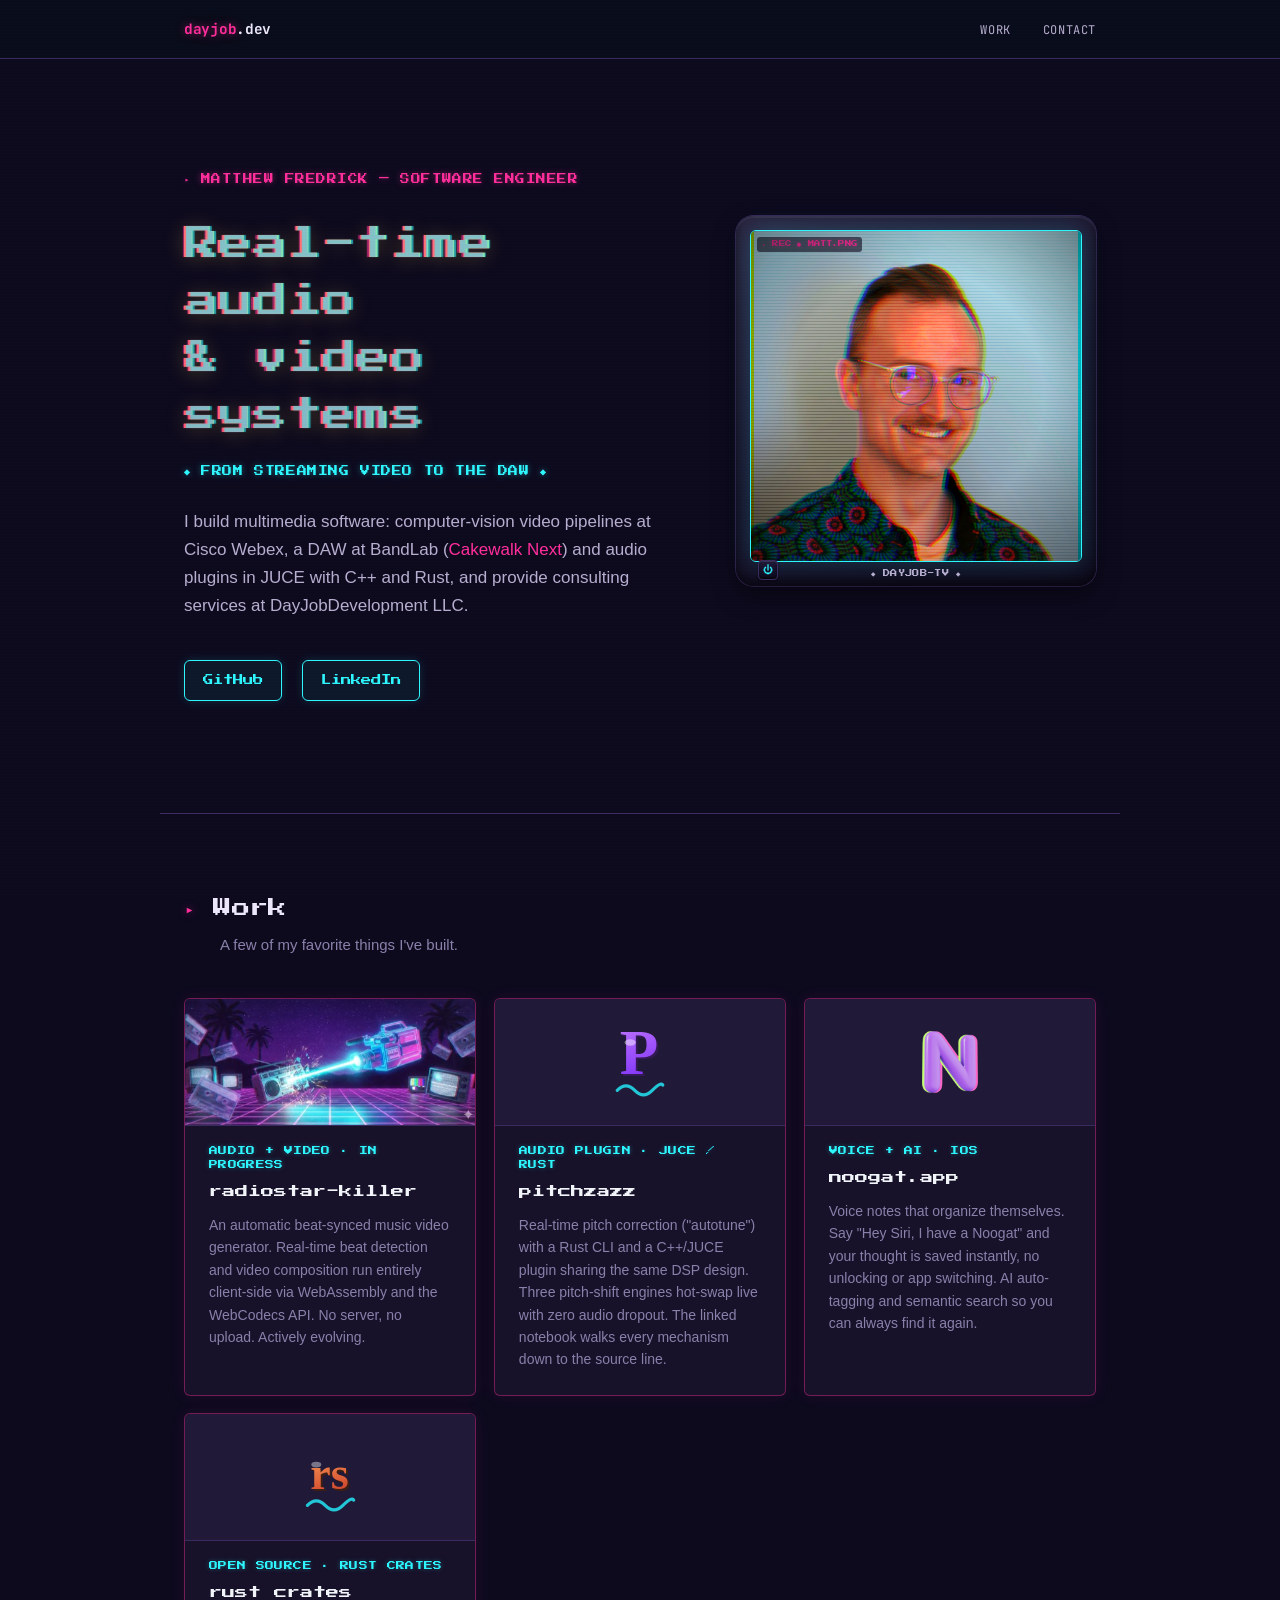
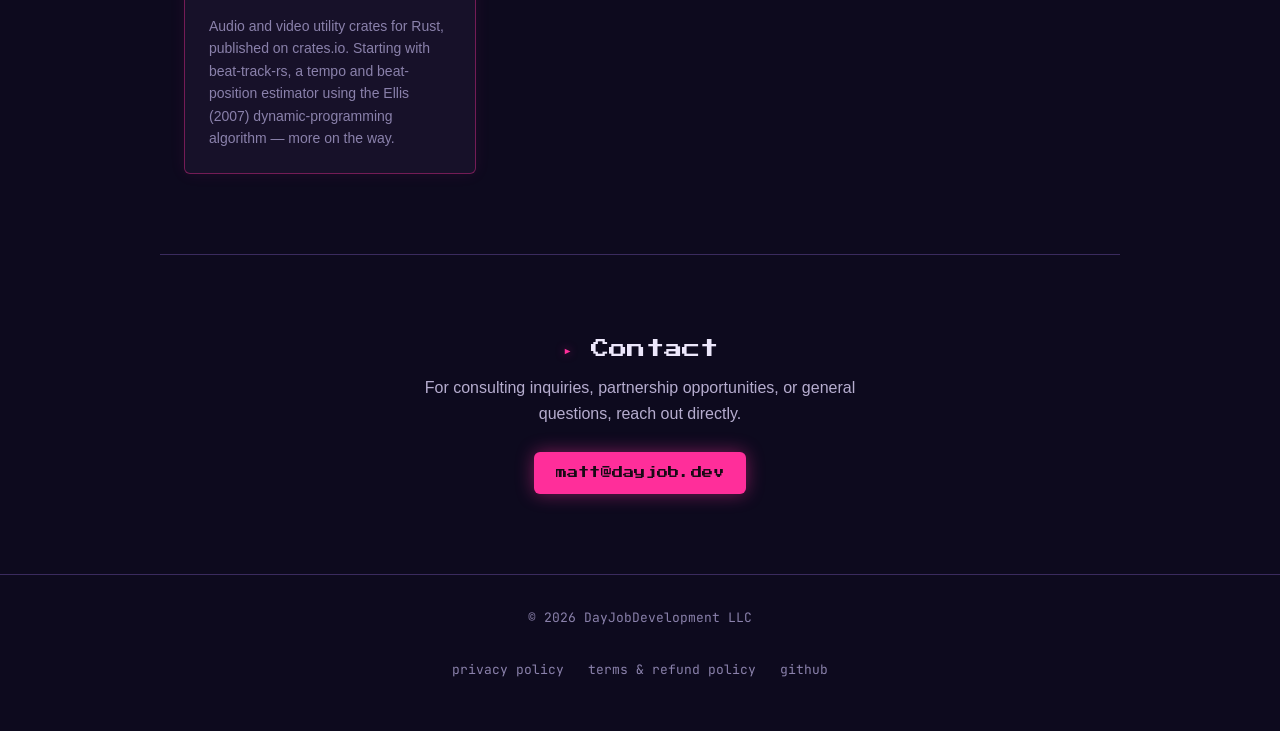
==== commit b727f761: "Add animated CRT easter eggs to the hero profile photo Random ambient glitch effects (static, wobble" ====
--- a/index.html
+++ b/index.html
@@ -11,7 +11,7 @@
   <link rel="preconnect" href="https://fonts.gstatic.com" crossorigin />
   <link href="https://fonts.googleapis.com/css2?family=JetBrains+Mono:wght@400;500;700&family=Press+Start+2P&display=swap"
     rel="stylesheet" />
-  <link rel="stylesheet" href="style.css?v=3" />
+  <link rel="stylesheet" href="style.css?v=4" />
   <!-- Privacy-friendly analytics by Plausible -->
   <script async src="https://traffic.dayjob.dev/js/pa-0WEEFyMQQ3X8X7swMifAi.js"></script>
   <script>
@@ -33,6 +33,18 @@
       <feColorMatrix in="SourceGraphic" type="matrix"
         values="0 0 0 0 0  0 0 0 0 0  0 0 1 0 0  0 0 0 1 0" result="b" />
       <feOffset in="b" dx="3" dy="0" result="bOffset" />
+      <feBlend in="rOffset" in2="g" mode="screen" result="rg" />
+      <feBlend in="rg" in2="bOffset" mode="screen" />
+    </filter>
+    <filter id="vhsAberrationHeavy" x="-40%" y="-40%" width="180%" height="180%" color-interpolation-filters="sRGB">
+      <feColorMatrix in="SourceGraphic" type="matrix"
+        values="1 0 0 0 0  0 0 0 0 0  0 0 0 0 0  0 0 0 1 0" result="r" />
+      <feOffset in="r" dx="-9" dy="1" result="rOffset" />
+      <feColorMatrix in="SourceGraphic" type="matrix"
+        values="0 0 0 0 0  0 1 0 0 0  0 0 0 0 0  0 0 0 1 0" result="g" />
+      <feColorMatrix in="SourceGraphic" type="matrix"
+        values="0 0 0 0 0  0 0 0 0 0  0 0 1 0 0  0 0 0 1 0" result="b" />
+      <feOffset in="b" dx="9" dy="-1" result="bOffset" />
       <feBlend in="rOffset" in2="g" mode="screen" result="rg" />
       <feBlend in="rg" in2="bOffset" mode="screen" />
     </filter>
@@ -57,10 +69,28 @@
         <h1 class="pixel-title">Real-time audio<br />&amp; video systems</h1>
         <div class="hero-sub">◆ FROM STREAMING VIDEO TO THE DAW ◆</div>
         <div class="hero-photo">
-          <div class="vhs-frame">
-            <div class="vhs-label">▸ REC ● MATT.PNG</div>
-            <img src="assets/profile.jpg" alt="Matthew Fredrick" />
-          </div>
+          <button type="button" class="crt-bezel" aria-label="Whack the TV to fix a glitch">
+            <div class="vhs-frame">
+              <div class="vhs-label">▸ REC ● MATT.PNG</div>
+              <img src="assets/profile.jpg" alt="Matthew Fredrick" />
+              <canvas class="vhs-fx-static" aria-hidden="true"></canvas>
+              <canvas class="vhs-fx-pixelate" aria-hidden="true"></canvas>
+              <div class="vhs-fx-bars" aria-hidden="true">
+                <span></span><span></span><span></span><span></span><span></span><span></span><span></span>
+              </div>
+              <div class="vhs-fx-line" aria-hidden="true"></div>
+              <div class="vhs-fx-flash" aria-hidden="true"></div>
+              <div class="vhs-fx-bling" aria-hidden="true">
+                <span class="spark main"></span>
+                <span class="spark small1"></span>
+                <span class="spark small2"></span>
+              </div>
+            </div>
+            <span class="crt-brand-label">◆ DAYJOB-TV ◆</span>
+            <span class="crt-slap-hand" aria-hidden="true">✋</span>
+            <span class="crt-impact-ring" aria-hidden="true"></span>
+          </button>
+          <button type="button" class="crt-power-btn" aria-label="Power cycle the CRT">⏻</button>
         </div>
         <p>I build multimedia software: computer-vision video pipelines at Cisco Webex, a DAW at BandLab (<a href="https://www.cakewalk.com/next" target="_blank" rel="noopener noreferrer">Cakewalk Next</a>) and audio plugins in JUCE with C++ and Rust, and provide consulting services at DayJobDevelopment LLC.</p>
         <div class="hero-actions">
@@ -120,6 +150,243 @@
     </nav>
   </footer>
 
+  <script>
+    (function () {
+      var frame = document.querySelector('.vhs-frame');
+      if (!frame) return;
+      if (window.matchMedia('(prefers-reduced-motion: reduce)').matches) return;
+
+      var img = frame.querySelector('img');
+      var canvas = frame.querySelector('.vhs-fx-static');
+      var pixelCanvas = frame.querySelector('.vhs-fx-pixelate');
+      var bars = frame.querySelector('.vhs-fx-bars');
+      var flash = frame.querySelector('.vhs-fx-flash');
+      var bling = frame.querySelector('.vhs-fx-bling');
+      var powerBtn = document.querySelector('.crt-power-btn');
+      var bezel = document.querySelector('.crt-bezel');
+      var slapHand = document.querySelector('.crt-slap-hand');
+      var impactRing = document.querySelector('.crt-impact-ring');
+      var ctx = canvas.getContext('2d');
+      canvas.width = 64;
+      canvas.height = 64;
+      var pctx = pixelCanvas.getContext('2d');
+      pixelCanvas.width = 72;
+      pixelCanvas.height = 72;
+
+      var normalSrc = img.getAttribute('src');
+      var alienSrc = 'assets/channel-alien.svg';
+      var channelTimer = null;
+      var busy = false;
+
+      function playClass(el, className, duration) {
+        return new Promise(function (resolve) {
+          el.classList.add(className);
+          setTimeout(function () {
+            el.classList.remove(className);
+            resolve();
+          }, duration);
+        });
+      }
+
+      function playStatic(duration) {
+        return new Promise(function (resolve) {
+          var start = performance.now();
+          canvas.style.opacity = 0.35 + Math.random() * 0.35;
+
+          function draw(now) {
+            var data = ctx.createImageData(canvas.width, canvas.height);
+            for (var i = 0; i < data.data.length; i += 4) {
+              var v = Math.random() * 255;
+              data.data[i] = v;
+              data.data[i + 1] = v;
+              data.data[i + 2] = v;
+              data.data[i + 3] = 255;
+            }
+            ctx.putImageData(data, 0, 0);
+            if (now - start < duration) {
+              requestAnimationFrame(draw);
+            } else {
+              canvas.style.opacity = 0;
+              resolve();
+            }
+          }
+          requestAnimationFrame(draw);
+        });
+      }
+
+      function playBling(duration) {
+        return new Promise(function (resolve) {
+          bling.classList.add('is-active');
+          setTimeout(function () {
+            bling.classList.remove('is-active');
+            resolve();
+          }, duration);
+        });
+      }
+
+      function playPixelate(duration) {
+        return new Promise(function (resolve) {
+          if (!img.complete || !img.naturalWidth) { resolve(); return; }
+
+          // Mipmap-style repeated halving keeps facial detail (glasses,
+          // eyes) legible — a single huge downscale just blurs it to mush.
+          var targetW = pixelCanvas.width;
+          var targetH = pixelCanvas.height;
+          var curW = img.naturalWidth;
+          var curH = img.naturalHeight;
+          var source = img;
+          while (curW / 2 > targetW && curH / 2 > targetH) {
+            var stepW = Math.max(targetW, Math.floor(curW / 2));
+            var stepH = Math.max(targetH, Math.floor(curH / 2));
+            var stepCanvas = document.createElement('canvas');
+            stepCanvas.width = stepW;
+            stepCanvas.height = stepH;
+            var stepCtx = stepCanvas.getContext('2d');
+            stepCtx.imageSmoothingEnabled = true;
+            stepCtx.drawImage(source, 0, 0, stepW, stepH);
+            source = stepCanvas;
+            curW = stepW;
+            curH = stepH;
+          }
+
+          pctx.imageSmoothingEnabled = true;
+          pctx.drawImage(source, 0, 0, targetW, targetH);
+
+          var frameData = pctx.getImageData(0, 0, targetW, targetH);
+          var levels = 6;
+          var step = 255 / (levels - 1);
+          var contrast = 1.2;
+          for (var i = 0; i < frameData.data.length; i += 4) {
+            for (var c = 0; c < 3; c++) {
+              var v = frameData.data[i + c];
+              v = (v - 128) * contrast + 128;
+              v = Math.max(0, Math.min(255, v));
+              v = Math.round(Math.round(v / step) * step);
+              frameData.data[i + c] = v;
+            }
+          }
+          pctx.putImageData(frameData, 0, 0);
+
+          pixelCanvas.classList.add('is-active');
+          setTimeout(function () {
+            pixelCanvas.classList.remove('is-active');
+            resolve();
+          }, duration);
+        });
+      }
+
+      function playBars(duration) {
+        return new Promise(function (resolve) {
+          bars.classList.add('is-active');
+          frame.classList.add('fx-roll');
+          setTimeout(function () {
+            bars.classList.remove('is-active');
+            frame.classList.remove('fx-roll');
+            resolve();
+          }, duration);
+        });
+      }
+
+      function playPowerCycle() {
+        return new Promise(function (resolve) {
+          frame.classList.add('fx-poweroff');
+          flash.style.opacity = 0.8;
+          setTimeout(function () {
+            frame.classList.remove('fx-poweroff');
+            flash.style.opacity = 0;
+          }, 420);
+          setTimeout(function () {
+            frame.classList.add('fx-poweron');
+            flash.style.opacity = 0.9;
+            setTimeout(function () { flash.style.opacity = 0; }, 220);
+            setTimeout(function () {
+              frame.classList.remove('fx-poweron');
+              resolve();
+            }, 480);
+          }, 620);
+        });
+      }
+
+      var glitchEffects = [
+        function () { return playStatic(220 + Math.random() * 180); },
+        function () { return playClass(frame, 'fx-wobble', 500); },
+        function () { return playClass(frame, 'fx-flicker', 600); },
+        function () { return playBars(320 + Math.random() * 140); },
+        function () { return playClass(frame, 'fx-roll', 700); },
+        function () { return playClass(frame, 'fx-chromatic', 350); },
+        function () { return playBling(900); },
+        function () { return playPixelate(700 + Math.random() * 300); }
+      ];
+
+      var effects = glitchEffects.concat([playPowerCycle]);
+
+      // All triggers (ambient, power button, bezel whack) share one lock
+      // so only one effect ever plays at a time.
+      function scheduleNext() {
+        var delay = 10000 + Math.random() * 20000;
+        setTimeout(function () {
+          if (document.hidden || busy) { scheduleNext(); return; }
+          busy = true;
+          var effect = effects[Math.floor(Math.random() * effects.length)];
+          effect().then(function () {
+            busy = false;
+            scheduleNext();
+          });
+        }, delay);
+      }
+
+      scheduleNext();
+
+      // Easter eggs: power button + whack-the-TV bezel
+      if (powerBtn) {
+        powerBtn.addEventListener('click', function () {
+          if (busy) return;
+          busy = true;
+          playPowerCycle().then(function () { busy = false; });
+        });
+      }
+
+      if (bezel) {
+        bezel.addEventListener('click', function (e) {
+          if (busy) return;
+          busy = true;
+
+          var rect = bezel.getBoundingClientRect();
+          var x = (e.clientX || e.clientY) ? e.clientX - rect.left : rect.width / 2;
+          var y = (e.clientX || e.clientY) ? e.clientY - rect.top : rect.height / 2;
+          slapHand.style.left = x + 'px';
+          slapHand.style.top = y + 'px';
+          impactRing.style.left = x + 'px';
+          impactRing.style.top = y + 'px';
+
+          slapHand.classList.add('is-active');
+          setTimeout(function () { slapHand.classList.remove('is-active'); }, 420);
+
+          setTimeout(function () {
+            impactRing.classList.add('is-active');
+            bezel.classList.add('is-jolting');
+            setTimeout(function () {
+              impactRing.classList.remove('is-active');
+              bezel.classList.remove('is-jolting');
+            }, 500);
+
+            var pick = glitchEffects[Math.floor(Math.random() * glitchEffects.length)];
+            var showAlien = Math.random() < 0.18;
+            pick().then(function () {
+              if (!showAlien) { busy = false; return; }
+              clearTimeout(channelTimer);
+              img.setAttribute('src', alienSrc);
+              channelTimer = setTimeout(function () {
+                img.setAttribute('src', normalSrc);
+                playClass(frame, 'fx-roll', 400).then(function () { busy = false; });
+              }, 600 + Math.random() * 400);
+            });
+          }, 230);
+        });
+      }
+    })();
+  </script>
+
 </body>
 
 </html>
--- a/style.css
+++ b/style.css
@@ -170,11 +170,15 @@
 .hero-copy > p { grid-area: para; }
 .hero-actions { grid-area: actions; }
 
+.hero-photo {
+  position: relative;
+}
+
 .vhs-label {
   position: absolute;
   top: 6px;
   left: 6px;
-  z-index: 2;
+  z-index: 5;
   background: rgba(13, 10, 30, 0.6);
   padding: 2px 5px;
   border-radius: 3px;
@@ -189,6 +193,7 @@
   position: relative;
   width: 100%;
   aspect-ratio: 1 / 1;
+  background: #000;
   border: 1px solid var(--accent-2);
   border-radius: var(--radius);
   overflow: hidden;
@@ -207,6 +212,7 @@
   content: "";
   position: absolute;
   inset: 0;
+  z-index: 1;
   pointer-events: none;
   background: repeating-linear-gradient(to bottom,
       rgba(0, 0, 0, 0.3) 0px,
@@ -220,8 +226,356 @@
   content: "";
   position: absolute;
   inset: 0;
+  z-index: 6;
   pointer-events: none;
   background: radial-gradient(ellipse at center, transparent 55%, rgba(0, 0, 0, 0.45) 100%);
+}
+
+/* ── CRT random effects overlays ── */
+.vhs-fx-static {
+  position: absolute;
+  inset: 0;
+  z-index: 2;
+  width: 100%;
+  height: 100%;
+  opacity: 0;
+  pointer-events: none;
+  image-rendering: pixelated;
+  mix-blend-mode: overlay;
+}
+
+.vhs-fx-pixelate {
+  position: absolute;
+  inset: 0;
+  z-index: 2;
+  width: 100%;
+  height: 100%;
+  opacity: 0;
+  pointer-events: none;
+  image-rendering: pixelated;
+  transition: opacity 0.06s linear;
+}
+
+.vhs-fx-pixelate.is-active { opacity: 1; }
+
+.vhs-fx-bars {
+  position: absolute;
+  inset: 0;
+  z-index: 3;
+  display: flex;
+  opacity: 0;
+  pointer-events: none;
+  transition: opacity 0.05s linear;
+}
+
+.vhs-fx-bars.is-active { opacity: 0.92; }
+
+.vhs-fx-bars span { flex: 1; }
+.vhs-fx-bars span:nth-child(1) { background: var(--accent-2); }
+.vhs-fx-bars span:nth-child(2) { background: var(--gold); }
+.vhs-fx-bars span:nth-child(3) { background: var(--accent); }
+.vhs-fx-bars span:nth-child(4) { background: #f4f1ff; }
+.vhs-fx-bars span:nth-child(5) { background: var(--gold-2); }
+.vhs-fx-bars span:nth-child(6) { background: var(--accent-dark); }
+.vhs-fx-bars span:nth-child(7) { background: var(--accent-2); }
+
+.vhs-fx-line {
+  position: absolute;
+  left: 0;
+  right: 0;
+  top: 50%;
+  height: 3px;
+  z-index: 4;
+  background: linear-gradient(to right, transparent, #fff, var(--accent-2), #fff, transparent);
+  box-shadow: 0 0 12px 4px rgba(255, 255, 255, 0.8);
+  opacity: 0;
+  pointer-events: none;
+  transform: translateY(-50%) scaleX(0.3);
+}
+
+.vhs-fx-flash {
+  position: absolute;
+  inset: 0;
+  z-index: 4;
+  background: radial-gradient(circle, rgba(255, 255, 255, 0.9), rgba(255, 255, 255, 0) 70%);
+  opacity: 0;
+  pointer-events: none;
+  mix-blend-mode: screen;
+  transition: opacity 0.15s linear;
+}
+
+@keyframes vhsWobble {
+  0% { transform: translate(0, 0) skewX(0deg); }
+  10% { transform: translate(-2px, 1px) skewX(-1.2deg); }
+  25% { transform: translate(3px, -1px) skewX(1deg); }
+  40% { transform: translate(-1px, 2px) skewX(-0.6deg); }
+  55% { transform: translate(2px, -2px) skewX(0.8deg); }
+  70% { transform: translate(-2px, 0) skewX(-0.4deg); }
+  85% { transform: translate(1px, 1px) skewX(0.3deg); }
+  100% { transform: translate(0, 0) skewX(0deg); }
+}
+
+.vhs-frame.fx-wobble img { animation: vhsWobble 0.5s ease-in-out; }
+
+@keyframes vhsRoll {
+  0% { transform: translateY(0); }
+  20% { transform: translateY(14%); }
+  45% { transform: translateY(-10%); }
+  70% { transform: translateY(6%); }
+  100% { transform: translateY(0); }
+}
+
+.vhs-frame.fx-roll img { animation: vhsRoll 0.7s cubic-bezier(.36, .07, .19, .97); }
+
+@keyframes vhsFlicker {
+  0%, 100% { filter: url(#vhsAberration) contrast(1.08) saturate(1.15) brightness(1); }
+  10% { filter: url(#vhsAberration) contrast(1.08) saturate(1.15) brightness(0.4); }
+  20% { filter: url(#vhsAberration) contrast(1.08) saturate(1.15) brightness(1.3); }
+  35% { filter: url(#vhsAberration) contrast(1.08) saturate(1.15) brightness(0.6); }
+  50% { filter: url(#vhsAberration) contrast(1.08) saturate(1.15) brightness(1); }
+  65% { filter: url(#vhsAberration) contrast(1.08) saturate(1.15) brightness(0.5); }
+  80% { filter: url(#vhsAberration) contrast(1.08) saturate(1.15) brightness(1.2); }
+}
+
+.vhs-frame.fx-flicker img { animation: vhsFlicker 0.6s steps(1, end); }
+
+@keyframes vhsChromaticFlash {
+  0%, 100% { filter: url(#vhsAberration) contrast(1.08) saturate(1.15); }
+  50% { filter: url(#vhsAberrationHeavy) contrast(1.2) saturate(1.6) hue-rotate(8deg); }
+}
+
+.vhs-frame.fx-chromatic img { animation: vhsChromaticFlash 0.35s steps(1, end); }
+
+@keyframes vhsPowerOff {
+  0% { transform: scaleY(1); filter: url(#vhsAberration) contrast(1.08) saturate(1.15) brightness(1); }
+  60% { transform: scaleY(0.02); filter: url(#vhsAberration) contrast(1.08) saturate(1.15) brightness(3); }
+  100% { transform: scaleY(0.001); filter: url(#vhsAberration) contrast(1.08) saturate(1.15) brightness(0); }
+}
+
+@keyframes vhsPowerOn {
+  0% { transform: scaleY(0.001); filter: url(#vhsAberration) contrast(1.08) saturate(1.15) brightness(0); }
+  40% { transform: scaleY(0.02); filter: url(#vhsAberration) contrast(1.08) saturate(1.15) brightness(4); }
+  70% { transform: scaleY(1.05); filter: url(#vhsAberration) contrast(1.08) saturate(1.15) brightness(1.6); }
+  100% { transform: scaleY(1); filter: url(#vhsAberration) contrast(1.08) saturate(1.15) brightness(1); }
+}
+
+.vhs-frame.fx-poweroff img { animation: vhsPowerOff 0.42s ease-in forwards; transform-origin: center; }
+.vhs-frame.fx-poweron img { animation: vhsPowerOn 0.48s ease-out forwards; transform-origin: center; }
+.vhs-frame.fx-poweroff .vhs-fx-line,
+.vhs-frame.fx-poweron .vhs-fx-line { animation: vhsBeamLine 0.5s ease-out; }
+
+@keyframes vhsBeamLine {
+  0% { opacity: 0; transform: translateY(-50%) scaleX(0.3); }
+  30% { opacity: 1; transform: translateY(-50%) scaleX(1.05); }
+  60% { opacity: 1; transform: translateY(-50%) scaleX(1); }
+  100% { opacity: 0; transform: translateY(-50%) scaleX(1); }
+}
+
+/* ── Teeth sparkle easter egg ── */
+.vhs-fx-bling {
+  position: absolute;
+  left: 50%;
+  top: 61%;
+  width: 22px;
+  height: 22px;
+  margin-left: -11px;
+  margin-top: -11px;
+  z-index: 4;
+  pointer-events: none;
+  opacity: 0;
+  transform: scale(0.2) rotate(-10deg);
+}
+
+.vhs-fx-bling.is-active { animation: vhsBling 0.9s ease-out; }
+
+.vhs-fx-bling .spark {
+  position: absolute;
+  background: #fff;
+  box-shadow: 0 0 6px 2px rgba(255, 255, 255, 0.9), 0 0 12px 4px rgba(255, 212, 61, 0.6);
+}
+
+.vhs-fx-bling .spark.main {
+  left: 50%;
+  top: 50%;
+  width: 14px;
+  height: 14px;
+  margin-left: -7px;
+  margin-top: -7px;
+  clip-path: polygon(50% 0%, 61% 39%, 100% 50%, 61% 61%, 50% 100%, 39% 61%, 0% 50%, 39% 39%);
+}
+
+.vhs-fx-bling .spark.small1 {
+  left: 2px;
+  top: 1px;
+  width: 5px;
+  height: 5px;
+  clip-path: polygon(50% 0%, 65% 35%, 100% 50%, 65% 65%, 50% 100%, 35% 65%, 0% 50%, 35% 35%);
+}
+
+.vhs-fx-bling .spark.small2 {
+  right: 1px;
+  bottom: 2px;
+  width: 4px;
+  height: 4px;
+  clip-path: polygon(50% 0%, 65% 35%, 100% 50%, 65% 65%, 50% 100%, 35% 65%, 0% 50%, 35% 35%);
+}
+
+@keyframes vhsBling {
+  0% { opacity: 0; transform: scale(0.2) rotate(-10deg); }
+  15% { opacity: 1; transform: scale(1.15) rotate(4deg); }
+  30% { opacity: 1; transform: scale(0.9) rotate(-2deg); }
+  45% { opacity: 1; transform: scale(1.05) rotate(2deg); }
+  70% { opacity: 0.9; transform: scale(0.95) rotate(0deg); }
+  100% { opacity: 0; transform: scale(0.7) rotate(0deg); }
+}
+
+/* ── Retro TV bezel + whack-to-fix easter egg ── */
+.crt-bezel {
+  position: relative;
+  display: block;
+  width: 100%;
+  padding: 14px 14px 24px;
+  border: none;
+  border-radius: 18px;
+  background: linear-gradient(155deg, #2b2440, #171129 55%, #100c1f);
+  box-shadow:
+    inset 0 2px 0 rgba(255, 255, 255, 0.06),
+    inset 0 -6px 10px rgba(0, 0, 0, 0.5),
+    0 10px 24px rgba(0, 0, 0, 0.45),
+    0 0 0 1px var(--border);
+  cursor: pointer;
+  font: inherit;
+  color: inherit;
+  text-align: left;
+  appearance: none;
+  -webkit-appearance: none;
+}
+
+.crt-bezel:focus-visible {
+  outline: 2px solid var(--accent-2);
+  outline-offset: 3px;
+}
+
+.crt-bezel.is-jolting { animation: crtJolt 0.3s ease-out; }
+
+@keyframes crtJolt {
+  0% { transform: translate(0, 0) rotate(0deg); }
+  15% { transform: translate(-3px, 2px) rotate(-1.2deg); }
+  35% { transform: translate(3px, -1px) rotate(1deg); }
+  55% { transform: translate(-2px, 1px) rotate(-0.6deg); }
+  75% { transform: translate(1px, -1px) rotate(0.3deg); }
+  100% { transform: translate(0, 0) rotate(0deg); }
+}
+
+.crt-brand-label {
+  position: absolute;
+  left: 50%;
+  bottom: 6px;
+  transform: translateX(-50%);
+  font-family: var(--pixel);
+  font-size: 0.45rem;
+  color: var(--muted-2);
+  letter-spacing: 0.05em;
+  pointer-events: none;
+}
+
+.crt-slap-hand {
+  position: absolute;
+  font-size: 34px;
+  line-height: 1;
+  pointer-events: none;
+  z-index: 9;
+  opacity: 0;
+  transform: translate(-50%, -50%) translate(40px, -50px) rotate(35deg) scale(0.9);
+  transform-origin: 70% 30%;
+  filter: drop-shadow(0 2px 4px rgba(0, 0, 0, 0.5));
+}
+
+.crt-slap-hand.is-active { animation: crtSlap 0.42s ease-out; }
+
+@keyframes crtSlap {
+  0% { transform: translate(-50%, -50%) translate(40px, -50px) rotate(35deg) scale(0.9); opacity: 0; }
+  25% { opacity: 1; }
+  55% { transform: translate(-50%, -50%) translate(0, 0) rotate(-8deg) scale(1.05); opacity: 1; }
+  75% { transform: translate(-50%, -50%) translate(-3px, 2px) rotate(4deg) scale(1); opacity: 1; }
+  100% { transform: translate(-50%, -50%) translate(-3px, 2px) rotate(4deg) scale(0.85); opacity: 0; }
+}
+
+.crt-impact-ring {
+  position: absolute;
+  width: 14px;
+  height: 14px;
+  margin-left: -7px;
+  margin-top: -7px;
+  border: 3px solid var(--accent-2);
+  border-radius: 50%;
+  pointer-events: none;
+  z-index: 9;
+  opacity: 0;
+}
+
+.crt-impact-ring.is-active { animation: crtImpactRing 0.5s ease-out; }
+
+@keyframes crtImpactRing {
+  0% { transform: scale(0.2); opacity: 0.9; border-width: 3px; }
+  100% { transform: scale(2.4); opacity: 0; border-width: 0.5px; }
+}
+
+.crt-power-btn {
+  position: absolute;
+  left: 22px;
+  bottom: 6px;
+  z-index: 8;
+  width: 20px;
+  height: 20px;
+  display: flex;
+  align-items: center;
+  justify-content: center;
+  border-radius: 4px;
+  background: linear-gradient(180deg, var(--surface-2), var(--bg));
+  border: 1px solid var(--border);
+  color: var(--accent-2);
+  font-family: inherit;
+  font-size: 10px;
+  line-height: 1;
+  cursor: pointer;
+  box-shadow:
+    inset 0 1px 0 rgba(255, 255, 255, 0.1),
+    inset 0 -2px 3px rgba(0, 0, 0, 0.55),
+    0 1px 2px rgba(0, 0, 0, 0.4);
+  transition: box-shadow 0.15s, color 0.15s, transform 0.1s;
+}
+
+.crt-power-btn:hover {
+  color: #fff;
+  box-shadow:
+    inset 0 1px 0 rgba(255, 255, 255, 0.15),
+    inset 0 -2px 3px rgba(0, 0, 0, 0.55),
+    0 0 8px rgba(46, 246, 255, 0.5);
+}
+
+.crt-power-btn:active {
+  transform: translateY(1px);
+  box-shadow:
+    inset 0 2px 3px rgba(0, 0, 0, 0.7),
+    0 0 4px rgba(46, 246, 255, 0.4);
+}
+
+.crt-power-btn:focus-visible {
+  outline: 2px solid var(--accent-2);
+  outline-offset: 2px;
+}
+
+@media (prefers-reduced-motion: reduce) {
+  .crt-power-btn,
+  .crt-slap-hand,
+  .crt-impact-ring {
+    display: none;
+  }
+
+  .crt-bezel {
+    cursor: default;
+  }
 }
 
 @media (max-width: 760px) {
